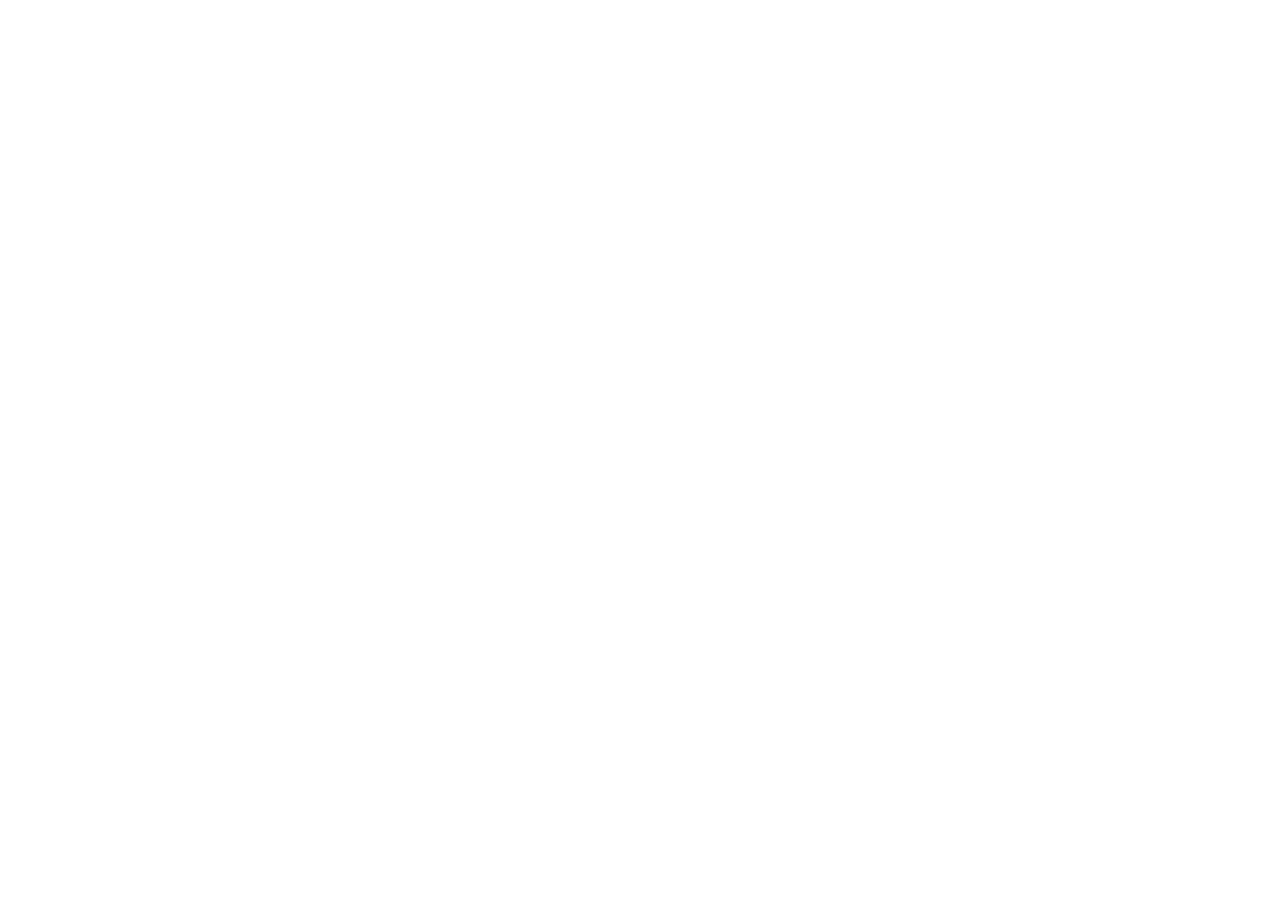
==== index.html @ 34d189ae "First commit" ====
<!DOCTYPE html>
<html lang="fr">

<head>
    <meta charset="UTF-8">
    <meta name="viewport" content="width=device-width, initial-scale=1.0">
    <title>Ohmyfood !</title>
    <link rel="preconnect" href="https://fonts.googleapis.com">
    <link rel="preconnect" href="https://fonts.gstatic.com" crossorigin>
    <link href="https://fonts.googleapis.com/css2?family=Raleway:wght@400;500;700&display=swap" rel="stylesheet">
    <link rel="stylesheet" href="https://cdnjs.cloudflare.com/ajax/libs/font-awesome/6.2.1/css/all.min.css"
        integrity="sha512-MV7K8+y+gLIBoVD59lQIYicR65iaqukzvf/nwasF0nqhPay5w/9lJmVM2hMDcnK1OnMGCdVK+iQrJ7lzPJQd1w=="
        crossorigin="anonymous" referrerpolicy="no-referrer" />
    <link rel="stylesheet" href="./styles/style.css">
</head>

<body>

</body>

</html>
---- styles/style.css ----
/* http://meyerweb.com/eric/tools/css/reset/ 
   v2.0 | 20110126
   License: none (public domain)
*/
html,
body,
div,
span,
applet,
object,
iframe,
h1,
h2,
h3,
h4,
h5,
h6,
p,
blockquote,
pre,
a,
abbr,
acronym,
address,
big,
cite,
code,
del,
dfn,
em,
img,
ins,
kbd,
q,
s,
samp,
small,
strike,
strong,
sub,
sup,
tt,
var,
b,
u,
i,
center,
dl,
dt,
dd,
ol,
ul,
li,
fieldset,
form,
label,
legend,
table,
caption,
tbody,
tfoot,
thead,
tr,
th,
td,
article,
aside,
canvas,
details,
embed,
figure,
figcaption,
footer,
header,
hgroup,
menu,
nav,
output,
ruby,
section,
summary,
time,
mark,
audio,
video {
  margin: 0;
  padding: 0;
  border: 0;
  font-size: 100%;
  font: inherit;
  vertical-align: baseline;
}

/* HTML5 display-role reset for older browsers */
article,
aside,
details,
figcaption,
figure,
footer,
header,
hgroup,
menu,
nav,
section {
  display: block;
}

body {
  line-height: 1;
}

ol,
ul {
  list-style: none;
}

blockquote,
q {
  quotes: none;
}

blockquote:before,
blockquote:after,
q:before,
q:after {
  content: "";
  content: none;
}

table {
  border-collapse: collapse;
  border-spacing: 0;
}

*,
*:before,
*:after {
  box-sizing: border-box;
}

body {
  background-color: #fff;
}/*# sourceMappingURL=style.css.map */
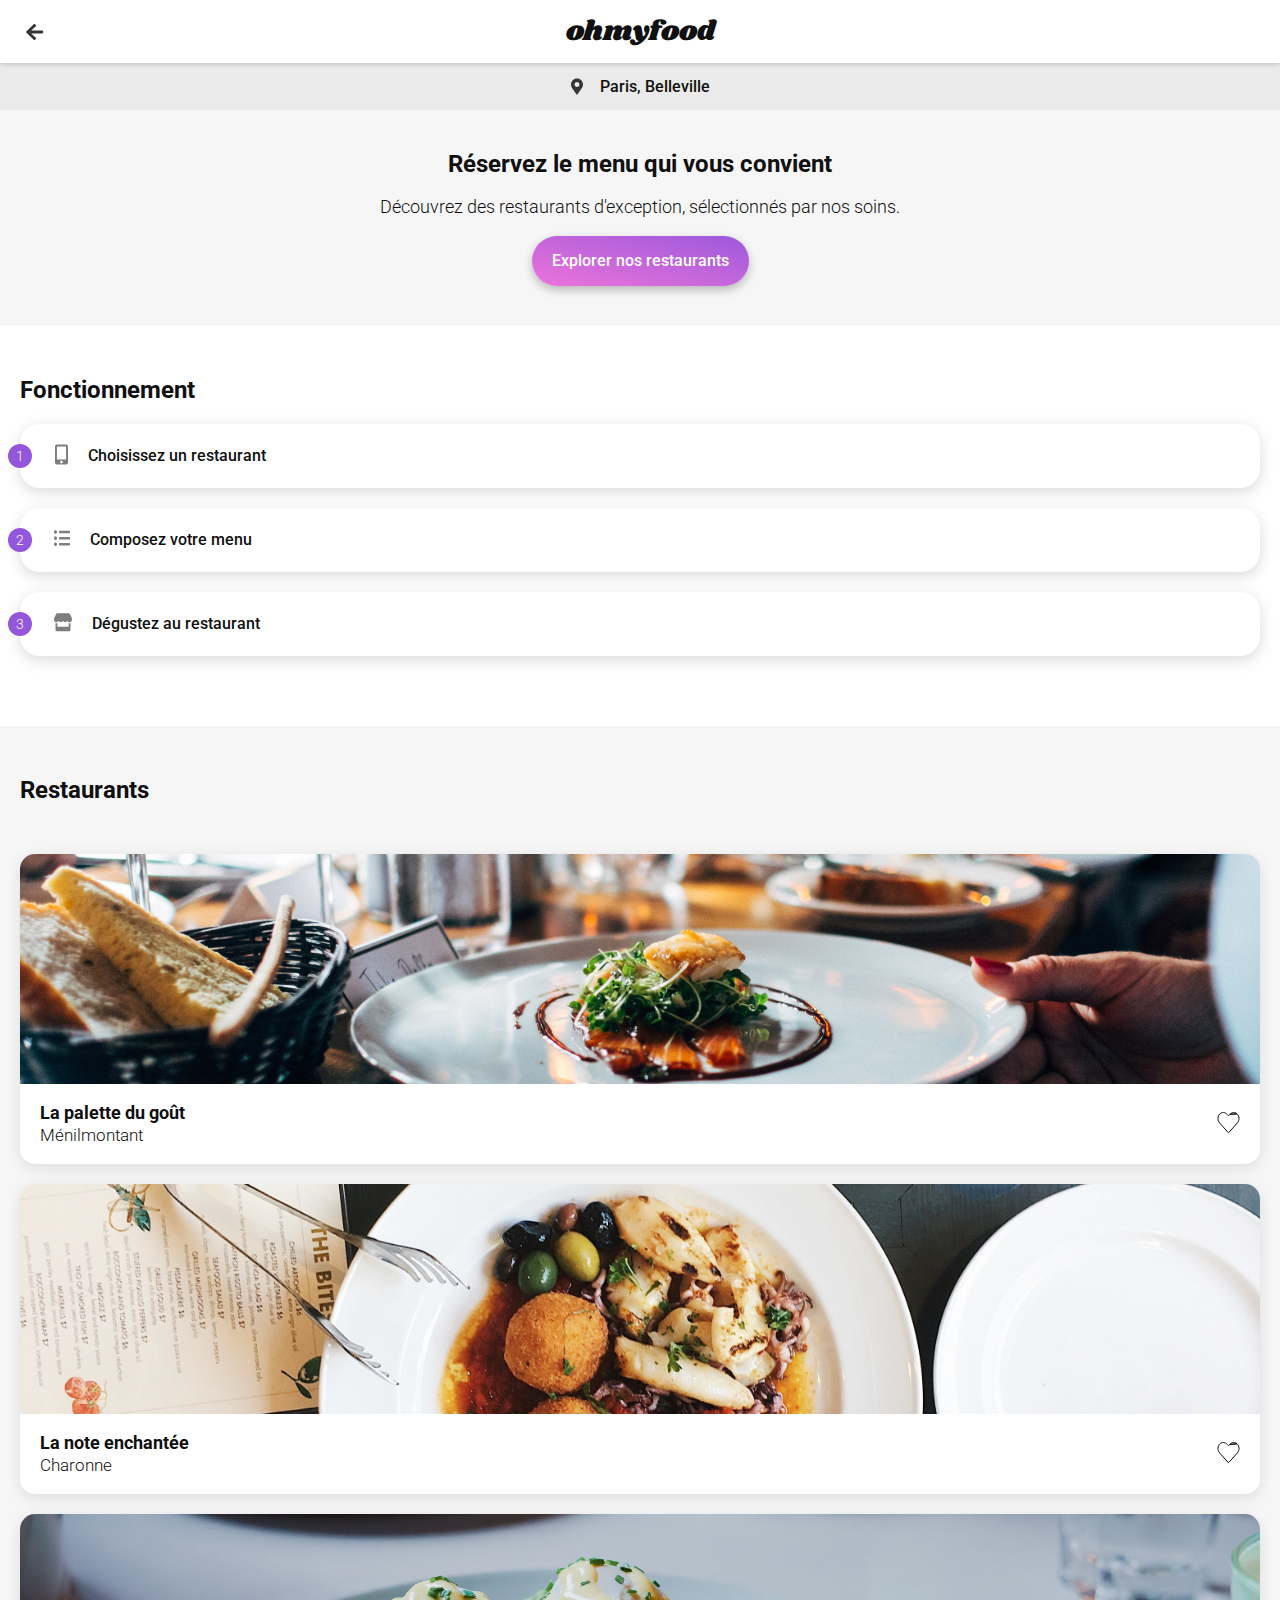
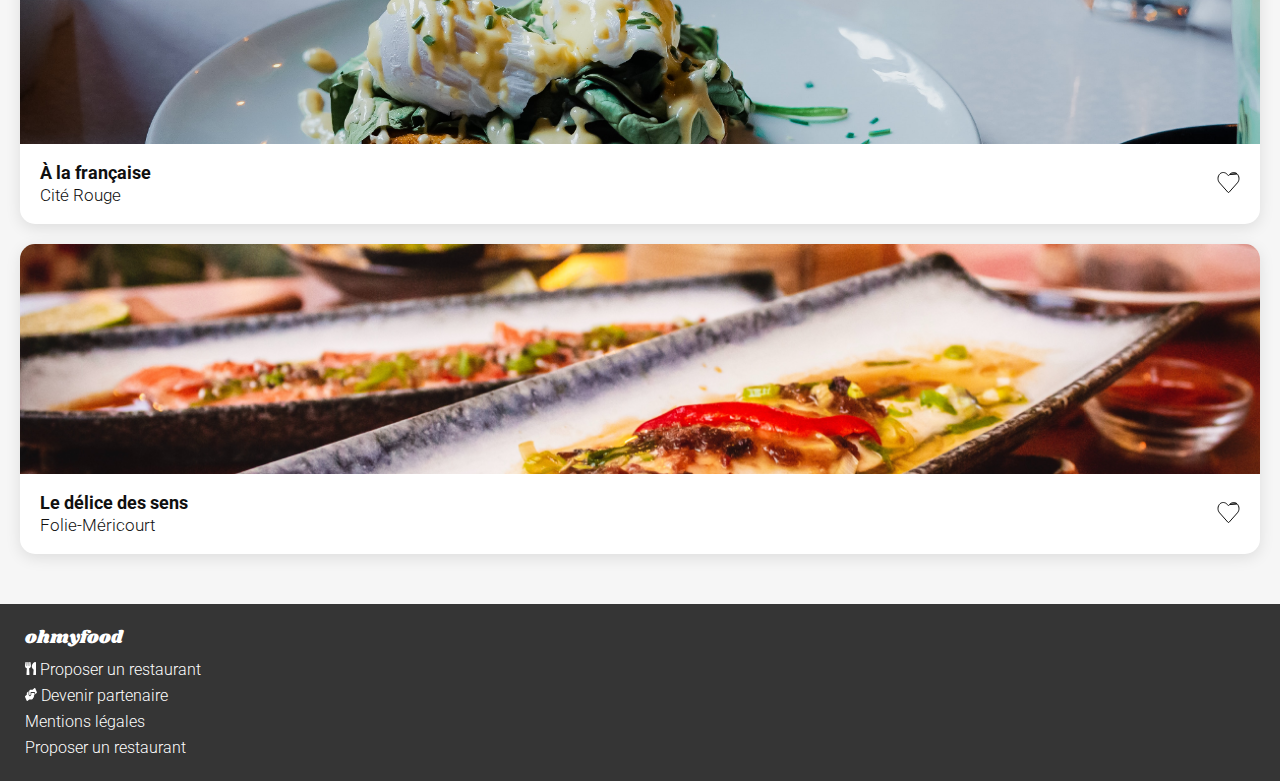
==== commit 82e76d7e: "Intégration Home mobile" ====
--- a/index.html
+++ b/index.html
@@ -7,15 +7,199 @@
     <title>Ohmyfood !</title>
     <link rel="preconnect" href="https://fonts.googleapis.com">
     <link rel="preconnect" href="https://fonts.gstatic.com" crossorigin>
-    <link href="https://fonts.googleapis.com/css2?family=Raleway:wght@400;500;700&display=swap" rel="stylesheet">
-    <link rel="stylesheet" href="https://cdnjs.cloudflare.com/ajax/libs/font-awesome/6.2.1/css/all.min.css"
-        integrity="sha512-MV7K8+y+gLIBoVD59lQIYicR65iaqukzvf/nwasF0nqhPay5w/9lJmVM2hMDcnK1OnMGCdVK+iQrJ7lzPJQd1w=="
-        crossorigin="anonymous" referrerpolicy="no-referrer" />
+    <link href="https://fonts.googleapis.com/css2?family=Roboto:wght@300;400;500;700&family=Shrikhand&display=swap"
+        rel="stylesheet">
     <link rel="stylesheet" href="./styles/style.css">
 </head>
 
 <body>
 
+    <header>
+
+        <div id="site-title">
+
+            <a href="./index.html" id="back-button">
+                <svg width="30" height="30" viewBox="0 0 30 30" fill="none" xmlns="http://www.w3.org/2000/svg"
+                    id="arrow-back">
+                    <path
+                        d="M15.8856 21.9283L15.0335 22.7417C14.6727 23.0861 14.0892 23.0861 13.7323 22.7417L6.2706 15.6229C5.9098 15.2785 5.9098 14.7215 6.2706 14.3808L13.7323 7.2583C14.0931 6.9139 14.6765 6.9139 15.0335 7.2583L15.8856 8.07167C16.2502 8.41974 16.2425 8.98763 15.8702 9.32837L11.2451 13.5345H22.2764C22.7869 13.5345 23.1976 13.9265 23.1976 14.4138V15.5862C23.1976 16.0735 22.7869 16.4655 22.2764 16.4655H11.2451L15.8702 20.6716C16.2464 21.0124 16.254 21.5803 15.8856 21.9283Z"
+                        fill="#353535" />
+                </svg>
+            </a>
+
+            <h1>ohmyfood</h1>
+
+        </div>
+
+        <div id="location">
+
+            <svg width="12" height="17" viewBox="0 0 12 17" fill="none" xmlns="http://www.w3.org/2000/svg">
+                <path
+                    d="M5.38337 16.1772C0.842812 9.59472 0 8.91915 0 6.5C0 3.18628 2.68628 0.5 6 0.5C9.31372 0.5 12 3.18628 12 6.5C12 8.91915 11.1572 9.59472 6.61662 16.1772C6.31865 16.6076 5.68131 16.6076 5.38337 16.1772ZM6 9C7.38072 9 8.5 7.88072 8.5 6.5C8.5 5.11928 7.38072 4 6 4C4.61928 4 3.5 5.11928 3.5 6.5C3.5 7.88072 4.61928 9 6 9Z"
+                    fill="#353535" />
+            </svg>
+
+            <p>Paris, Belleville</p>
+
+        </div>
+    </header>
+
+    <section id="promesse">
+
+        <h2>Réservez le menu qui vous convient</h2>
+        <p>Découvrez des restaurants d'exception, sélectionnés par nos soins.</p>
+
+        <a href="#restaurants" class="button">Explorer nos restaurants</a>
+
+    </section>
+
+    <section id="fonctionnement">
+
+        <h2>Fonctionnement</h2>
+
+        <div class="pill">
+            <div class="pill-number">1</div>
+            <div class="pill-icon">
+                <svg width="14" height="21" viewBox="0 0 14 21" fill="none" xmlns="http://www.w3.org/2000/svg">
+                    <path
+                        d="M12.0487 0.543091H2.9356C1.85748 0.543091 0.982788 1.37885 0.982788 2.40898V18.58C0.982788 19.6101 1.85748 20.4459 2.9356 20.4459H12.0487C13.1268 20.4459 14.0015 19.6101 14.0015 18.58V2.40898C14.0015 1.37885 13.1268 0.543091 12.0487 0.543091ZM7.49216 19.202C6.77206 19.202 6.19028 18.6461 6.19028 17.958C6.19028 17.27 6.77206 16.7141 7.49216 16.7141C8.21226 16.7141 8.79403 17.27 8.79403 17.958C8.79403 18.6461 8.21226 19.202 7.49216 19.202ZM12.0487 15.0037C12.0487 15.2603 11.829 15.4702 11.5605 15.4702H3.4238C3.15529 15.4702 2.9356 15.2603 2.9356 15.0037V2.87545C2.9356 2.61889 3.15529 2.40898 3.4238 2.40898H11.5605C11.829 2.40898 12.0487 2.61889 12.0487 2.87545V15.0037Z"
+                        fill="#7E7E7E" />
+                </svg>
+            </div>
+            <p class="pill-text">Choisissez un restaurant</p>
+        </div>
+
+        <div class="pill">
+            <div class="pill-number">2</div>
+            <div class="pill-icon">
+                <svg width="16" height="17" viewBox="0 0 16 17" fill="none" xmlns="http://www.w3.org/2000/svg">
+                    <path
+                        d="M1.5 0.209595C1.20333 0.209595 0.913319 0.317343 0.666645 0.519215C0.419972 0.721087 0.227713 1.00802 0.114181 1.34372C0.000649929 1.67942 -0.0290551 2.04881 0.0288228 2.40519C0.0867006 2.76157 0.229562 3.08892 0.439341 3.34586C0.649119 3.60279 0.916394 3.77777 1.20737 3.84865C1.49834 3.91954 1.79994 3.88316 2.07403 3.74411C2.34811 3.60506 2.58238 3.36958 2.74721 3.06746C2.91203 2.76533 3 2.41013 3 2.04677C3 1.55952 2.84197 1.09223 2.56066 0.747692C2.27936 0.403154 1.89783 0.209595 1.5 0.209595ZM1.5 6.33353C1.20333 6.33353 0.913319 6.44128 0.666645 6.64315C0.419972 6.84502 0.227713 7.13195 0.114181 7.46765C0.000649929 7.80335 -0.0290551 8.17275 0.0288228 8.52912C0.0867006 8.8855 0.229562 9.21286 0.439341 9.46979C0.649119 9.72672 0.916394 9.9017 1.20737 9.97259C1.49834 10.0435 1.79994 10.0071 2.07403 9.86804C2.34811 9.72899 2.58238 9.49351 2.74721 9.19139C2.91203 8.88927 3 8.53407 3 8.17071C3 7.68346 2.84197 7.21616 2.56066 6.87163C2.27936 6.52709 1.89783 6.33353 1.5 6.33353ZM1.5 12.4575C1.20333 12.4575 0.913319 12.5652 0.666645 12.7671C0.419972 12.969 0.227713 13.2559 0.114181 13.5916C0.000649929 13.9273 -0.0290551 14.2967 0.0288228 14.6531C0.0867006 15.0094 0.229562 15.3368 0.439341 15.5937C0.649119 15.8507 0.916394 16.0256 1.20737 16.0965C1.49834 16.1674 1.79994 16.131 2.07403 15.992C2.34811 15.8529 2.58238 15.6174 2.74721 15.3153C2.91203 15.0132 3 14.658 3 14.2946C3 13.8074 2.84197 13.3401 2.56066 12.9956C2.27936 12.651 1.89783 12.4575 1.5 12.4575ZM15.5 13.0699H5.5C5.36739 13.0699 5.24022 13.1344 5.14645 13.2492C5.05268 13.3641 5 13.5198 5 13.6822V14.907C5 15.0695 5.05268 15.2252 5.14645 15.3401C5.24022 15.4549 5.36739 15.5194 5.5 15.5194H15.5C15.6326 15.5194 15.7598 15.4549 15.8536 15.3401C15.9473 15.2252 16 15.0695 16 14.907V13.6822C16 13.5198 15.9473 13.3641 15.8536 13.2492C15.7598 13.1344 15.6326 13.0699 15.5 13.0699ZM15.5 0.821988H5.5C5.36739 0.821988 5.24022 0.886508 5.14645 1.00135C5.05268 1.1162 5 1.27196 5 1.43438V2.65917C5 2.82158 5.05268 2.97735 5.14645 3.0922C5.24022 3.20704 5.36739 3.27156 5.5 3.27156H15.5C15.6326 3.27156 15.7598 3.20704 15.8536 3.0922C15.9473 2.97735 16 2.82158 16 2.65917V1.43438C16 1.27196 15.9473 1.1162 15.8536 1.00135C15.7598 0.886508 15.6326 0.821988 15.5 0.821988ZM15.5 6.94592H5.5C5.36739 6.94592 5.24022 7.01044 5.14645 7.12529C5.05268 7.24013 5 7.3959 5 7.55831V8.7831C5 8.94552 5.05268 9.10128 5.14645 9.21613C5.24022 9.33098 5.36739 9.39549 5.5 9.39549H15.5C15.6326 9.39549 15.7598 9.33098 15.8536 9.21613C15.9473 9.10128 16 8.94552 16 8.7831V7.55831C16 7.3959 15.9473 7.24013 15.8536 7.12529C15.7598 7.01044 15.6326 6.94592 15.5 6.94592Z"
+                        fill="#7E7E7E" />
+                </svg>
+            </div>
+            <p class="pill-text">Composez votre menu</p>
+        </div>
+
+        <div class="pill">
+            <div class="pill-number">3</div>
+            <div class="pill-icon">
+                <svg width="18" height="19" viewBox="0 0 18 19" fill="none" xmlns="http://www.w3.org/2000/svg">
+                    <path
+                        d="M17.5914 4.43686L15.6947 0.812378C15.5252 0.487014 15.2242 0.287598 14.9027 0.287598H3.09613C2.77466 0.287598 2.47365 0.487014 2.30415 0.812378L0.407495 4.43686C-0.571518 6.30858 0.296443 8.91149 2.12588 9.20887C2.25739 9.22986 2.39182 9.24035 2.52625 9.24035C3.39129 9.24035 4.15697 8.78554 4.683 8.08234C5.20904 8.78554 5.97764 9.24035 6.83976 9.24035C7.70479 9.24035 8.47047 8.78554 8.99651 8.08234C9.52254 8.78554 10.2911 9.24035 11.1533 9.24035C12.0183 9.24035 12.784 8.78554 13.31 8.08234C13.839 8.78554 14.6046 9.24035 15.4668 9.24035C15.6041 9.24035 15.7356 9.22986 15.8671 9.20887C17.7024 8.91499 18.5733 6.31208 17.5914 4.43686ZM15.4726 10.3634C15.1804 10.3634 14.891 10.3109 14.6105 10.2304V13.722H3.38837V10.2304C3.10782 10.3074 2.8185 10.3634 2.52625 10.3634C2.35091 10.3634 2.17264 10.3494 2.00022 10.3214C1.83656 10.2934 1.67583 10.2479 1.52094 10.1955V17.0806C1.52094 17.6998 1.93885 18.2001 2.45612 18.2001H15.5486C16.0659 18.2001 16.4838 17.6998 16.4838 17.0806V10.1955C16.326 10.2514 16.1681 10.2969 16.0045 10.3214C15.8262 10.3494 15.6509 10.3634 15.4726 10.3634Z"
+                        fill="#9356DC" />
+                </svg>
+            </div>
+            <p class="pill-text">Dégustez au restaurant</p>
+        </div>
+
+    </section>
+
+    <section id="restaurants">
+
+        <h2>Restaurants</h2>
+
+        <a href="restaurant/la-palette-du-gout.html" title="Voir le menu du restaurant" class="restaurant-card">
+            <div class="restaurant-img">
+                <img src="./img/restaurants/la-palette-du-gout.jpg" alt="Table du restaurant la Palette du Goût">
+            </div>
+            <div class="restaurant-body">
+                <div class="restaurant-title">
+                    <h3 class="restaurant-name">La palette du goût</h3>
+                    <p class="restaurant-place">Ménilmontant</p>
+                </div>
+                <div class="restaurant-like">
+                    <svg width="23" height="21" viewBox="0 0 23 21" fill="none" xmlns="http://www.w3.org/2000/svg">
+                        <path
+                            d="M12.7206 2.40551L12.7203 2.40576L11.8739 3.35732L11.5003 3.77727L11.1267 3.35732L10.2802 2.40576L10.2797 2.40514C8.28247 0.152585 5.09737 -0.169649 2.9764 1.80201C0.482212 4.1245 0.344816 8.32357 2.58455 10.8495L10.8987 20.2148C10.8987 20.2149 10.8988 20.2149 10.8988 20.2149C11.237 20.5955 11.7593 20.5955 12.0975 20.2149C12.0975 20.2149 12.0975 20.2149 12.0976 20.2148L20.4119 10.8493L20.412 10.8492C22.6556 8.32335 22.5183 4.12461 20.0243 1.80213L12.7206 2.40551ZM12.7206 2.40551C14.7223 0.15233 17.9032 -0.169452 20.024 1.80187L12.7206 2.40551Z"
+                            stroke="#101010" />
+                    </svg>
+                </div>
+            </div>
+        </a>
+
+        <a href="restaurant/la-note-enchantee.html" title="Voir le menu du restaurant" class="restaurant-card">
+            <div class="restaurant-img">
+                <img src="./img/restaurants/la-note-enchantee.jpg" alt="Table du restaurant la Note Enchantée">
+            </div>
+            <div class="restaurant-body">
+                <div class="restaurant-title">
+                    <h3 class="restaurant-name">La note enchantée</h3>
+                    <p class="restaurant-place">Charonne</p>
+                </div>
+                <div class="restaurant-like">
+                    <svg width="23" height="21" viewBox="0 0 23 21" fill="none" xmlns="http://www.w3.org/2000/svg">
+                        <path
+                            d="M12.7206 2.40551L12.7203 2.40576L11.8739 3.35732L11.5003 3.77727L11.1267 3.35732L10.2802 2.40576L10.2797 2.40514C8.28247 0.152585 5.09737 -0.169649 2.9764 1.80201C0.482212 4.1245 0.344816 8.32357 2.58455 10.8495L10.8987 20.2148C10.8987 20.2149 10.8988 20.2149 10.8988 20.2149C11.237 20.5955 11.7593 20.5955 12.0975 20.2149C12.0975 20.2149 12.0975 20.2149 12.0976 20.2148L20.4119 10.8493L20.412 10.8492C22.6556 8.32335 22.5183 4.12461 20.0243 1.80213L12.7206 2.40551ZM12.7206 2.40551C14.7223 0.15233 17.9032 -0.169452 20.024 1.80187L12.7206 2.40551Z"
+                            stroke="#101010" />
+                    </svg>
+                </div>
+            </div>
+        </a>
+
+        <a href="restaurant/a-la-francaise.html" title="Voir le menu du restaurant" class="restaurant-card">
+            <div class="restaurant-img">
+                <img src="./img/restaurants/a-la-francaise.jpg" alt="Table du restaurant A La Française">
+            </div>
+            <div class="restaurant-body">
+                <div class="restaurant-title">
+                    <h3 class="restaurant-name">à la française</h3>
+                    <p class="restaurant-place">Cité Rouge</p>
+                </div>
+                <div class="restaurant-like">
+                    <svg width="23" height="21" viewBox="0 0 23 21" fill="none" xmlns="http://www.w3.org/2000/svg">
+                        <path
+                            d="M12.7206 2.40551L12.7203 2.40576L11.8739 3.35732L11.5003 3.77727L11.1267 3.35732L10.2802 2.40576L10.2797 2.40514C8.28247 0.152585 5.09737 -0.169649 2.9764 1.80201C0.482212 4.1245 0.344816 8.32357 2.58455 10.8495L10.8987 20.2148C10.8987 20.2149 10.8988 20.2149 10.8988 20.2149C11.237 20.5955 11.7593 20.5955 12.0975 20.2149C12.0975 20.2149 12.0975 20.2149 12.0976 20.2148L20.4119 10.8493L20.412 10.8492C22.6556 8.32335 22.5183 4.12461 20.0243 1.80213L12.7206 2.40551ZM12.7206 2.40551C14.7223 0.15233 17.9032 -0.169452 20.024 1.80187L12.7206 2.40551Z"
+                            stroke="#101010" />
+                    </svg>
+                </div>
+            </div>
+        </a>
+
+        <a href="restaurant/le-delice-des-sens" title="Voir le menu du restaurant" class="restaurant-card">
+            <div class="restaurant-img">
+                <img src="./img/restaurants/le-delice-des-sens.jpg" alt="Table du restaurant Le Délice des Sens">
+            </div>
+            <div class="restaurant-body">
+                <div class="restaurant-title">
+                    <h3 class="restaurant-name">Le délice des sens</h3>
+                    <p class="restaurant-place">Folie-Méricourt</p>
+                </div>
+                <div class="restaurant-like">
+                    <svg width="23" height="21" viewBox="0 0 23 21" fill="none" xmlns="http://www.w3.org/2000/svg">
+                        <path
+                            d="M12.7206 2.40551L12.7203 2.40576L11.8739 3.35732L11.5003 3.77727L11.1267 3.35732L10.2802 2.40576L10.2797 2.40514C8.28247 0.152585 5.09737 -0.169649 2.9764 1.80201C0.482212 4.1245 0.344816 8.32357 2.58455 10.8495L10.8987 20.2148C10.8987 20.2149 10.8988 20.2149 10.8988 20.2149C11.237 20.5955 11.7593 20.5955 12.0975 20.2149C12.0975 20.2149 12.0975 20.2149 12.0976 20.2148L20.4119 10.8493L20.412 10.8492C22.6556 8.32335 22.5183 4.12461 20.0243 1.80213L12.7206 2.40551ZM12.7206 2.40551C14.7223 0.15233 17.9032 -0.169452 20.024 1.80187L12.7206 2.40551Z"
+                            stroke="#101010" />
+                    </svg>
+                </div>
+            </div>
+        </a>
+
+    </section>
+
+    <footer id="site-footer">
+        <p id="footer-logo">ohmyfood</p>
+        <a href="#" title="Voir la page">
+            <svg width="11" height="13" viewBox="0 0 11 13" fill="none" xmlns="http://www.w3.org/2000/svg">
+                <path
+                    d="M5.49736 0.386461C5.51851 0.505797 5.92308 2.78587 5.92308 3.65676C5.92308 4.98469 5.18798 5.93176 4.1012 6.31262L4.44231 12.3581C4.46082 12.706 4.1726 13.0005 3.80769 13.0005H2.11538C1.75313 13.0005 1.46226 12.7085 1.48077 12.3581L1.82188 6.31262C0.732452 5.93176 0 4.98215 0 3.65676C0 2.78333 0.404567 0.505797 0.425721 0.386461C0.510337 -0.128967 1.62356 -0.136584 1.69231 0.414391V3.99954C1.72668 4.08587 2.09159 4.08079 2.11538 3.99954C2.1524 3.35716 2.32428 0.465172 2.32692 0.399156C2.41418 -0.128967 3.50889 -0.128967 3.59351 0.399156C3.5988 0.467711 3.76803 3.35716 3.80505 3.99954C3.82885 4.08079 4.19639 4.08587 4.22813 3.99954V0.414391C4.29688 -0.134045 5.41274 -0.128967 5.49736 0.386461ZM8.64928 7.64054L8.25264 12.3403C8.22091 12.6958 8.51442 13.0005 8.88462 13.0005H10.3654C10.7171 13.0005 11 12.7288 11 12.3911V0.609898C11 0.274743 10.7171 0.000524571 10.3654 0.000524571C8.18389 0.000524571 4.51106 4.53274 8.64928 7.64054Z"
+                    fill="white" />
+            </svg>
+
+            Proposer un restaurant
+        </a>
+        <a href="#" title="Voir la page">
+            <svg width="12" height="13" viewBox="0 0 12 13" fill="none" xmlns="http://www.w3.org/2000/svg">
+                <path
+                    d="M9.08765 4.87535H6.2572V6.29735C6.2572 7.30544 5.65573 8.12562 4.91646 8.12562C4.1772 8.12562 3.57573 7.30544 3.57573 6.29735V3.20959L2.3672 4.1999C2.00781 4.49192 1.78808 5.02263 1.78808 5.59143V6.7925L0.298367 7.96565C0.0134597 8.18911 -0.0852336 8.6868 0.0804966 9.07531L1.57021 12.5948C1.73407 12.9833 2.09905 13.1153 2.38396 12.8918L4.30941 11.3759H6.85309C7.51042 11.3759 8.04485 10.6471 8.04485 9.75076H8.3428C8.67239 9.75076 8.93868 9.38765 8.93868 8.93819V7.31306H9.08765C9.33531 7.31306 9.53456 7.04135 9.53456 6.70363V5.48478C9.53456 5.14705 9.33531 4.87535 9.08765 4.87535ZM11.838 3.92566L10.3483 0.406223C10.1844 0.0177139 9.81947 -0.114328 9.53456 0.109128L7.60911 1.62508H5.70601C5.48255 1.62508 5.26468 1.71141 5.07475 1.87139L4.45093 2.40209C4.27589 2.54937 4.17161 2.81092 4.17161 3.09024V6.29735C4.17161 6.85853 4.50493 7.31306 4.91646 7.31306C5.328 7.31306 5.66132 6.85853 5.66132 6.29735V4.06278H9.08765C9.66305 4.06278 10.1304 4.70014 10.1304 5.48478V6.20847L11.6202 5.03533C11.9051 4.80933 12.0019 4.31417 11.838 3.92566Z"
+                    fill="white" />
+            </svg>
+            Devenir partenaire
+        </a>
+        <a href="#" title="Voir la page">Mentions légales</a>
+        <a href="#" title="Voir la page">Proposer un restaurant</a>
+    </footer>
+
 </body>
 
 </html>--- a/styles/style.css
+++ b/styles/style.css
@@ -141,4 +141,266 @@
 
 body {
   background-color: #fff;
+  font-family: "Roboto", sans-serif;
+  font-size: 16px;
+  font-weight: 300;
+  background-color: #fff;
+  color: #101010;
+}
+
+h1 {
+  font-family: "Shrikhand", serif;
+  font-size: 28px;
+  font-weight: 400;
+  line-height: 41px;
+  color: #101010;
+}
+
+h2 {
+  font-family: "Roboto", sans-serif;
+  font-size: 24px;
+  font-weight: 700;
+  line-height: 28px;
+}
+
+a {
+  text-decoration: none;
+}
+
+button,
+a.button {
+  position: relative;
+  height: 50px;
+  border-radius: 25px;
+  display: inline-flex;
+  justify-content: center;
+  align-items: center;
+  padding: 10px 20px;
+  font-family: Roboto;
+  font-size: 16px;
+  color: #fff;
+  font-weight: 500;
+  background: linear-gradient(193deg, #9356DC -11.44%, #FF79DA 123.93%);
+  box-shadow: 0px 4px 10px 0px rgba(0, 0, 0, 0.25);
+  overflow: hidden;
+  cursor: pointer;
+  transition: all 0.15s ease-out;
+}
+button:before,
+a.button:before {
+  content: "";
+  position: absolute;
+  top: 0;
+  left: 0;
+  width: 100%;
+  height: 100%;
+  background-color: rgba(255, 255, 255, 0.2);
+  opacity: 0;
+  transition: all 0.15s ease-out;
+}
+button:hover,
+a.button:hover {
+  box-shadow: 0px 4px 15px 0px rgba(0, 0, 0, 0.35);
+}
+button:hover:before,
+a.button:hover:before {
+  opacity: 1;
+}
+
+#back-button {
+  width: 30px;
+  height: 30px;
+  display: flex;
+  justify-content: center;
+  align-items: center;
+  position: relative;
+  z-index: 1;
+  color: red;
+}
+
+#site-title {
+  position: relative;
+  box-shadow: 0px 2px 4px 0px rgba(0, 0, 0, 0.15);
+  height: 63px;
+  display: flex;
+  align-items: center;
+  padding: 0 20px;
+}
+#site-title h1 {
+  position: absolute;
+  top: 0;
+  left: 0;
+  width: 100%;
+  height: 100%;
+  display: flex;
+  align-items: center;
+  justify-content: center;
+}
+
+#location {
+  background-color: #EAEAEA;
+  display: flex;
+  justify-content: center;
+  align-items: center;
+  padding: 15px 20px;
+  gap: 17px;
+  font-weight: 500;
+}
+
+#promesse {
+  background-color: #F6F6F6;
+  padding: 40px;
+  text-align: center;
+}
+#promesse h2,
+#promesse p {
+  margin-bottom: 20px;
+}
+#promesse p {
+  font-size: 18px;
+}
+
+#fonctionnement {
+  padding: 50px 20px;
+}
+#fonctionnement h2 {
+  margin-bottom: 20px;
+}
+
+.pill {
+  display: flex;
+  align-items: center;
+  padding: 20px 20px 20px 0;
+  border-radius: 20px;
+  box-shadow: 0px 4px 15px 0px rgba(0, 0, 0, 0.15);
+  margin-bottom: 20px;
+}
+
+.pill-number {
+  width: 24px;
+  height: 24px;
+  border-radius: 50%;
+  background-color: #9356DC;
+  color: #fff;
+  display: flex;
+  justify-content: center;
+  align-items: center;
+  font-size: 14px;
+  transform: translateX(-50%);
+}
+
+.pill-icon {
+  margin-right: 30px;
+}
+.pill-icon svg {
+  position: relative;
+  left: 10px;
+}
+.pill-icon svg path {
+  fill: #7E7E7E;
+}
+
+.pill-text {
+  font-size: 16px;
+  font-weight: 500;
+}
+
+#restaurants {
+  background-color: #F6F6F6;
+  padding: 50px 20px;
+}
+#restaurants h2 {
+  margin-bottom: 50px;
+}
+#restaurants .restaurant-card:last-child {
+  margin-bottom: 0;
+}
+
+.restaurant-card {
+  display: block;
+  color: #101010;
+  background-color: #fff;
+  box-shadow: 0px 4px 15px 0px rgba(0, 0, 0, 0.1);
+  overflow: hidden;
+  border-radius: 15px;
+  margin-bottom: 20px;
+}
+
+.restaurant-img {
+  height: 230px;
+  overflow: hidden;
+  display: flex;
+  align-items: center;
+}
+.restaurant-img img {
+  display: block;
+  width: 100%;
+  height: auto;
+}
+
+.restaurant-body {
+  display: flex;
+  align-items: center;
+  justify-content: space-between;
+  padding: 20px;
+}
+
+.restaurant-name {
+  font-size: 18px;
+  font-weight: 700;
+  margin-bottom: 5px;
+}
+.restaurant-name::first-letter {
+  text-transform: uppercase;
+}
+
+.restaurant-place {
+  font-size: 17px;
+  font-weight: 300;
+}
+
+.restaurant-like {
+  position: relative;
+}
+.restaurant-like:after {
+  content: "";
+  position: absolute;
+  top: 0;
+  left: 0;
+  width: 100%;
+  height: 100%;
+  background-image: url(../img/icones/Like-gradient.svg);
+  background-repeat: no-repeat;
+  transform: scale(0);
+  transition: all 0.15s ease-out;
+}
+.restaurant-like svg {
+  stroke: #101010;
+  transition: all 0.15s ease-out;
+}
+.restaurant-like:hover svg {
+  opacity: 0;
+}
+.restaurant-like:hover:after {
+  transform: scale(1);
+}
+
+#site-footer {
+  background-color: #353535;
+  padding: 25px;
+  color: #fff;
+}
+#site-footer a {
+  display: block;
+  color: #fff;
+  margin-bottom: 10px;
+}
+#site-footer a:last-child {
+  margin-bottom: 0;
+}
+
+#footer-logo {
+  font-family: "Shrikhand", serif;
+  font-size: 18px;
+  margin-bottom: 15px;
 }/*# sourceMappingURL=style.css.map */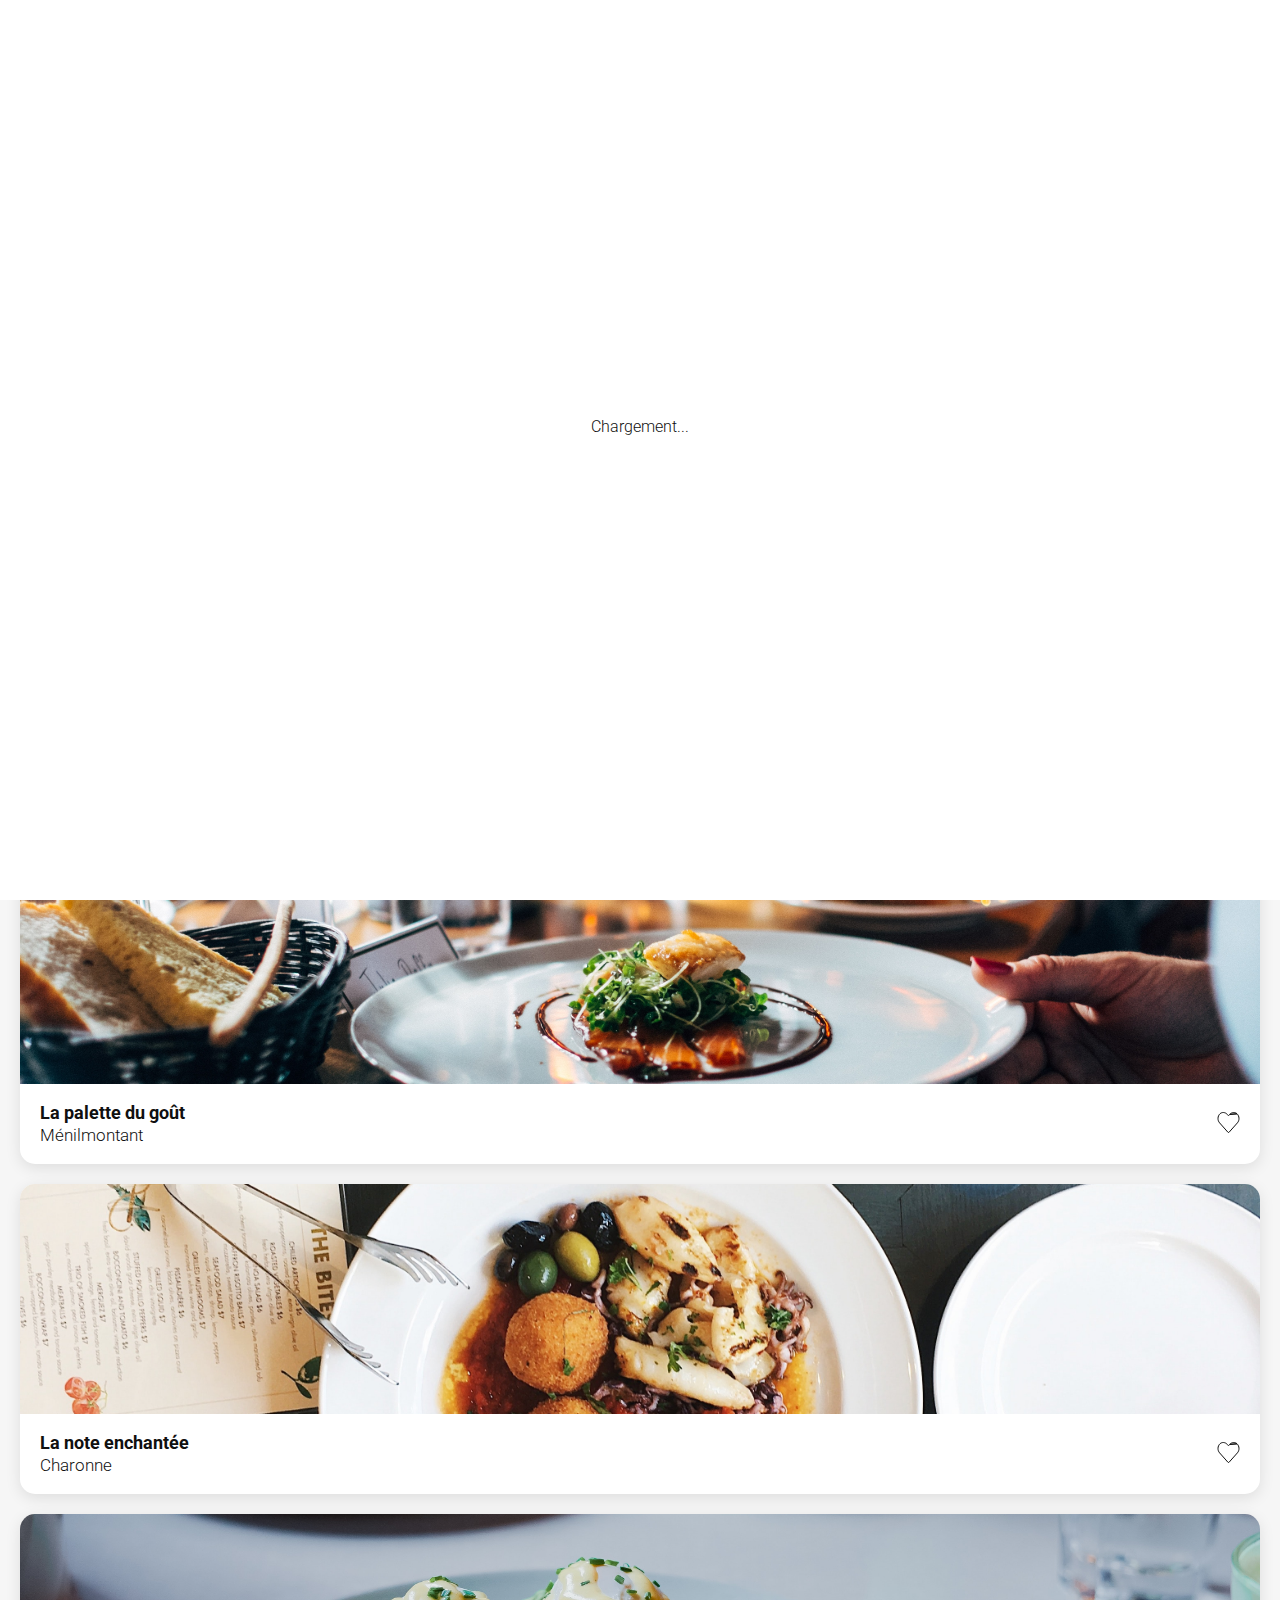
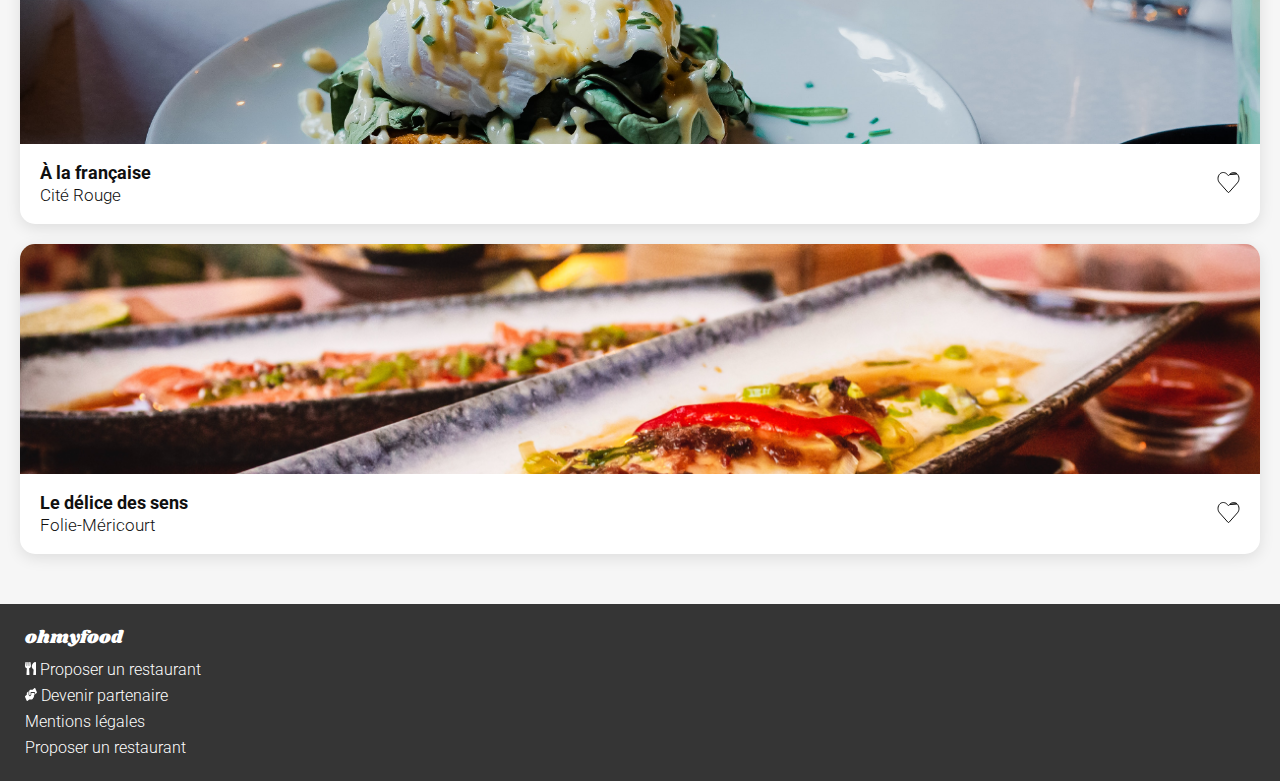
==== commit c6c636eb: "Ajout de l'écran de chargement" ====
--- a/index.html
+++ b/index.html
@@ -200,6 +200,47 @@
         <a href="#" title="Voir la page">Proposer un restaurant</a>
     </footer>
 
+    <div id="loading-screen">
+        <div id="loading-screen-content">
+
+            <p>Chargement...</p>
+
+            <div id="loading-screen-logo">
+                <svg width="196" height="34" viewBox="0 0 196 34" fill="none" xmlns="http://www.w3.org/2000/svg">
+                    <defs>
+                        <clipPath id="loader-logo">
+                            <path
+                                d="M13.932 7.956C17.196 7.956 19.596 8.61599 21.132 9.936C22.692 11.256 23.472 12.984 23.472 15.12C23.472 15.84 23.376 16.644 23.184 17.532C22.728 19.5 21.876 21.228 20.628 22.716C19.38 24.18 17.844 25.32 16.02 26.136C14.22 26.928 12.264 27.324 10.152 27.324C6.81599 27.324 4.34399 26.664 2.73599 25.344C1.15199 24 0.359985 22.224 0.359985 20.016C0.359985 19.272 0.455985 18.444 0.647985 17.532C1.10399 15.66 1.96799 14.004 3.23999 12.564C4.53599 11.1 6.10799 9.972 7.95599 9.18C9.82799 8.364 11.82 7.956 13.932 7.956ZM13.824 11.16C13.32 11.16 12.78 11.616 12.204 12.528C11.652 13.416 10.992 15.108 10.224 17.604C9.45599 20.1 9.07199 21.852 9.07199 22.86C9.07199 23.388 9.15599 23.748 9.32399 23.94C9.49199 24.108 9.71999 24.192 10.008 24.192C10.512 24.24 11.028 23.808 11.556 22.896C12.108 21.984 12.792 20.208 13.608 17.568C14.352 15.24 14.724 13.548 14.724 12.492C14.724 11.988 14.64 11.64 14.472 11.448C14.328 11.256 14.112 11.16 13.824 11.16Z"
+                                fill="#101010" />
+                            <path
+                                d="M44.9899 22.032C44.9419 22.128 44.9179 22.272 44.9179 22.464C44.9179 22.632 44.9539 22.764 45.0259 22.86C45.1219 22.956 45.2419 23.004 45.3859 23.004C45.6739 23.004 45.9139 22.884 46.1059 22.644C46.3219 22.38 46.4659 22.248 46.5379 22.248C46.6579 22.248 46.7539 22.332 46.8259 22.5C46.8979 22.644 46.9339 22.824 46.9339 23.04C46.9579 23.736 46.7299 24.42 46.2499 25.092C45.7699 25.74 45.0619 26.28 44.1259 26.712C43.2139 27.12 42.1099 27.324 40.8139 27.324C39.2299 27.324 37.9699 26.964 37.0339 26.244C36.0979 25.5 35.6179 24.516 35.5939 23.292C35.5939 22.404 35.8099 21.408 36.2419 20.304L38.2219 15.12C38.3419 14.808 38.4019 14.556 38.4019 14.364C38.4019 14.052 38.2939 13.812 38.0779 13.644C37.8859 13.452 37.6459 13.356 37.3579 13.356C36.9019 13.356 36.4339 13.572 35.9539 14.004C35.4979 14.412 35.1259 15.084 34.8379 16.02V15.948L32.5699 23.256C32.4979 23.544 32.4619 23.796 32.4619 24.012C32.4619 24.324 32.5219 24.576 32.6419 24.768C32.7619 24.936 32.9299 25.104 33.1459 25.272C33.3139 25.44 33.4339 25.584 33.5059 25.704C33.5779 25.8 33.5899 25.932 33.5419 26.1C33.4219 26.412 33.1819 26.64 32.8219 26.784C32.4619 26.928 31.9099 27 31.1659 27H22.9579C22.3339 27 21.8779 26.904 21.5899 26.712C21.3019 26.496 21.2059 26.22 21.3019 25.884C21.3979 25.596 21.6499 25.344 22.0579 25.128C22.4179 24.936 22.7179 24.708 22.9579 24.444C23.1979 24.18 23.4019 23.76 23.5699 23.184L29.0419 5.22C29.1139 5.004 29.1499 4.824 29.1499 4.68C29.1499 4.416 29.0779 4.2 28.9339 4.032C28.8139 3.864 28.6459 3.696 28.4299 3.528C28.1899 3.336 28.0099 3.168 27.8899 3.024C27.7939 2.88 27.7819 2.688 27.8539 2.448C27.9979 1.896 28.7539 1.416 30.1219 1.00799C31.4899 0.599996 32.9179 0.395996 34.4059 0.395996C35.7979 0.395996 36.8179 0.659996 37.4659 1.188C38.1379 1.716 38.4739 2.436 38.4739 3.348C38.4739 3.876 38.3899 4.392 38.2219 4.896L36.2779 11.232C37.2139 10.008 38.1979 9.156 39.2299 8.676C40.2859 8.196 41.4259 7.956 42.6499 7.956C44.1139 7.956 45.2899 8.4 46.1779 9.288C47.0899 10.176 47.5459 11.328 47.5459 12.744C47.5459 13.488 47.4259 14.22 47.1859 14.94L44.9899 22.032Z"
+                                fill="#101010" />
+                            <path
+                                d="M82.7165 22.032C82.6685 22.128 82.6445 22.272 82.6445 22.464C82.6445 22.632 82.6805 22.764 82.7525 22.86C82.8485 22.956 82.9685 23.004 83.1125 23.004C83.4005 23.004 83.6405 22.884 83.8325 22.644C84.0485 22.38 84.1925 22.248 84.2645 22.248C84.3845 22.248 84.4805 22.332 84.5525 22.5C84.6245 22.644 84.6605 22.824 84.6605 23.04C84.6845 23.736 84.4565 24.42 83.9765 25.092C83.4965 25.74 82.7885 26.28 81.8525 26.712C80.9405 27.12 79.8365 27.324 78.5405 27.324C76.9565 27.324 75.6965 26.964 74.7605 26.244C73.8245 25.5 73.3445 24.516 73.3205 23.292C73.3205 22.404 73.5365 21.408 73.9685 20.304L75.9485 15.12C76.0685 14.808 76.1285 14.556 76.1285 14.364C76.1285 14.052 76.0205 13.812 75.8045 13.644C75.6125 13.452 75.3725 13.356 75.0845 13.356C74.6765 13.356 74.2565 13.536 73.8245 13.896C73.3925 14.256 73.0085 14.82 72.6725 15.588L70.6925 22.032C70.6445 22.128 70.6205 22.272 70.6205 22.464C70.6205 22.632 70.6565 22.764 70.7285 22.86C70.8245 22.956 70.9445 23.004 71.0885 23.004C71.3765 23.004 71.6165 22.884 71.8085 22.644C72.0245 22.38 72.1685 22.248 72.2405 22.248C72.3605 22.248 72.4565 22.332 72.5285 22.5C72.6005 22.644 72.6365 22.824 72.6365 23.04C72.6605 23.736 72.4325 24.42 71.9525 25.092C71.4725 25.74 70.7645 26.28 69.8285 26.712C68.9165 27.12 67.8125 27.324 66.5165 27.324C64.9325 27.324 63.6725 26.964 62.7365 26.244C61.8005 25.5 61.3205 24.516 61.2965 23.292C61.2965 22.404 61.5125 21.408 61.9445 20.304L63.9245 15.12C64.0445 14.808 64.1045 14.556 64.1045 14.364C64.1045 14.052 63.9965 13.812 63.7805 13.644C63.5885 13.452 63.3485 13.356 63.0605 13.356C62.6525 13.356 62.2325 13.536 61.8005 13.896C61.3685 14.232 61.0085 14.784 60.7205 15.552L58.3445 23.256C58.2485 23.52 58.2005 23.772 58.2005 24.012C58.2005 24.3 58.2605 24.54 58.3805 24.732C58.5005 24.9 58.6685 25.08 58.8845 25.272C59.0525 25.416 59.1725 25.548 59.2445 25.668C59.3165 25.788 59.3285 25.932 59.2805 26.1C59.1845 26.412 58.9565 26.64 58.5965 26.784C58.2365 26.928 57.6725 27 56.9045 27H48.6965C48.0725 27 47.6285 26.904 47.3645 26.712C47.0765 26.496 46.9685 26.22 47.0405 25.884C47.1365 25.596 47.3885 25.344 47.7965 25.128C48.1565 24.936 48.4565 24.708 48.6965 24.444C48.9365 24.18 49.1405 23.76 49.3085 23.184L52.5125 12.78C52.5605 12.66 52.5845 12.492 52.5845 12.276C52.5845 12.012 52.5245 11.808 52.4045 11.664C52.3085 11.52 52.1405 11.34 51.9005 11.124C51.6605 10.932 51.4925 10.764 51.3965 10.62C51.3005 10.476 51.2885 10.284 51.3605 10.044C51.5045 9.492 52.2605 9.012 53.6285 8.604C54.9965 8.172 56.4245 7.956 57.9125 7.956C59.0885 7.956 60.0125 8.28 60.6845 8.928C61.3805 9.576 61.7165 10.464 61.6925 11.592C62.6765 10.224 63.7085 9.276 64.7885 8.748C65.8925 8.22 67.0805 7.956 68.3525 7.956C69.7445 7.956 70.8725 8.364 71.7365 9.18C72.6245 9.972 73.1165 11.016 73.2125 12.312C74.2445 10.68 75.3485 9.552 76.5245 8.928C77.7005 8.28 78.9845 7.956 80.3765 7.956C81.8405 7.956 83.0165 8.4 83.9045 9.288C84.8165 10.176 85.2725 11.328 85.2725 12.744C85.2725 13.488 85.1525 14.22 84.9125 14.94L82.7165 22.032Z"
+                                fill="#101010" />
+                            <path
+                                d="M104.932 7.956C105.988 7.956 106.828 8.388 107.452 9.252C108.1 10.092 108.424 11.244 108.424 12.708C108.424 13.98 108.196 15.348 107.74 16.812C106.852 19.764 105.424 22.548 103.456 25.164C101.512 27.78 99.2675 29.88 96.7235 31.464C94.2035 33.048 91.6836 33.84 89.1636 33.84C87.9156 33.84 86.8355 33.624 85.9235 33.192C85.0355 32.76 84.3635 32.184 83.9075 31.464C83.4275 30.744 83.1875 29.976 83.1875 29.16C83.1875 28.8 83.2475 28.404 83.3675 27.972C83.5835 27.3 83.9435 26.784 84.4475 26.424C84.9515 26.064 85.5516 25.884 86.2476 25.884C87.3516 25.884 88.2515 26.256 88.9475 27C89.6675 27.768 90.1236 28.812 90.3156 30.132C91.8516 30.06 93.2675 29.4 94.5635 28.152C93.3395 27.936 92.4275 27.528 91.8275 26.928C91.2515 26.304 90.8555 25.344 90.6395 24.048L89.1995 15.228C89.1275 14.772 89.0195 14.46 88.8755 14.292C88.7555 14.1 88.5876 14.004 88.3716 14.004C88.2036 14.004 87.9995 14.088 87.7595 14.256C87.5435 14.424 87.3875 14.508 87.2915 14.508C87.0995 14.508 87.0035 14.304 87.0035 13.896C87.0035 13.56 87.0635 13.2 87.1835 12.816C87.6155 11.448 88.4196 10.296 89.5956 9.36C90.7716 8.4 92.1395 7.92 93.6995 7.92C95.2355 7.92 96.3635 8.376 97.0835 9.288C97.8275 10.2 98.3076 11.604 98.5236 13.5L99.6035 21.42C99.6755 22.02 99.8915 22.32 100.252 22.32C100.684 22.32 101.188 21.936 101.764 21.168C102.34 20.376 102.904 19.26 103.456 17.82C102.736 17.172 102.184 16.428 101.8 15.588C101.416 14.748 101.224 13.848 101.224 12.888C101.224 12.144 101.32 11.472 101.512 10.872C101.8 9.912 102.244 9.192 102.844 8.712C103.468 8.208 104.164 7.956 104.932 7.956Z"
+                                fill="#101010" />
+                            <path
+                                d="M122.864 0.395996C125.432 0.395996 127.352 0.791996 128.624 1.584C129.92 2.352 130.568 3.3 130.568 4.428C130.568 5.34 130.184 6.048 129.416 6.552C128.672 7.032 127.688 7.272 126.464 7.272C125.336 7.272 124.46 6.996 123.836 6.444C123.212 5.892 122.9 5.208 122.9 4.392C122.9 3.888 123.056 3.36 123.368 2.808C122.648 2.808 122.048 2.988 121.568 3.348C121.088 3.684 120.716 4.272 120.452 5.112C120.308 5.64 120.236 6.132 120.236 6.588C120.236 7.164 120.332 7.62 120.524 7.956C120.74 8.268 121.04 8.424 121.424 8.424H123.548C124.796 8.424 125.42 8.808 125.42 9.576C125.42 9.672 125.396 9.816 125.348 10.008C125.204 10.536 124.904 10.932 124.448 11.196C124.016 11.46 123.356 11.592 122.468 11.592H121.388L117.824 23.256C117.752 23.544 117.716 23.796 117.716 24.012C117.716 24.324 117.776 24.576 117.896 24.768C118.016 24.936 118.184 25.104 118.4 25.272C118.568 25.44 118.688 25.584 118.76 25.704C118.832 25.8 118.844 25.932 118.796 26.1C118.676 26.412 118.436 26.64 118.076 26.784C117.716 26.928 117.164 27 116.42 27H108.212C107.588 27 107.132 26.904 106.844 26.712C106.556 26.496 106.46 26.22 106.556 25.884C106.652 25.596 106.904 25.344 107.312 25.128C107.672 24.936 107.972 24.708 108.212 24.444C108.452 24.18 108.656 23.76 108.824 23.184L111.632 13.968C111.752 13.608 111.812 13.236 111.812 12.852C111.812 12.372 111.704 12 111.488 11.736C111.296 11.448 110.996 11.136 110.588 10.8C110.324 10.584 110.12 10.404 109.976 10.26C109.856 10.092 109.796 9.9 109.796 9.684C109.772 9.228 109.928 8.904 110.264 8.712C110.624 8.52 111.296 8.424 112.28 8.424H113.18C113.012 7.824 112.928 7.224 112.928 6.624C112.928 6.024 113.036 5.4 113.252 4.752C113.708 3.528 114.68 2.496 116.168 1.65599C117.68 0.815996 119.912 0.395996 122.864 0.395996Z"
+                                fill="#101010" />
+                            <path
+                                d="M137.084 7.956C140.348 7.956 142.748 8.61599 144.284 9.936C145.844 11.256 146.624 12.984 146.624 15.12C146.624 15.84 146.528 16.644 146.336 17.532C145.88 19.5 145.028 21.228 143.78 22.716C142.532 24.18 140.996 25.32 139.172 26.136C137.372 26.928 135.416 27.324 133.304 27.324C129.968 27.324 127.496 26.664 125.888 25.344C124.304 24 123.512 22.224 123.512 20.016C123.512 19.272 123.608 18.444 123.8 17.532C124.256 15.66 125.12 14.004 126.392 12.564C127.688 11.1 129.26 9.972 131.108 9.18C132.98 8.364 134.972 7.956 137.084 7.956ZM136.976 11.16C136.472 11.16 135.932 11.616 135.356 12.528C134.804 13.416 134.144 15.108 133.376 17.604C132.608 20.1 132.224 21.852 132.224 22.86C132.224 23.388 132.308 23.748 132.476 23.94C132.644 24.108 132.872 24.192 133.16 24.192C133.664 24.24 134.18 23.808 134.708 22.896C135.26 21.984 135.944 20.208 136.76 17.568C137.504 15.24 137.876 13.548 137.876 12.492C137.876 11.988 137.792 11.64 137.624 11.448C137.48 11.256 137.264 11.16 136.976 11.16Z"
+                                fill="#101010" />
+                            <path
+                                d="M160.709 7.956C163.973 7.956 166.373 8.61599 167.909 9.936C169.469 11.256 170.249 12.984 170.249 15.12C170.249 15.84 170.153 16.644 169.961 17.532C169.505 19.5 168.653 21.228 167.405 22.716C166.157 24.18 164.621 25.32 162.797 26.136C160.997 26.928 159.041 27.324 156.929 27.324C153.593 27.324 151.121 26.664 149.513 25.344C147.929 24 147.137 22.224 147.137 20.016C147.137 19.272 147.233 18.444 147.425 17.532C147.881 15.66 148.745 14.004 150.017 12.564C151.313 11.1 152.885 9.972 154.733 9.18C156.605 8.364 158.597 7.956 160.709 7.956ZM160.601 11.16C160.097 11.16 159.557 11.616 158.981 12.528C158.429 13.416 157.769 15.108 157.001 17.604C156.233 20.1 155.849 21.852 155.849 22.86C155.849 23.388 155.933 23.748 156.101 23.94C156.269 24.108 156.497 24.192 156.785 24.192C157.289 24.24 157.805 23.808 158.333 22.896C158.885 21.984 159.569 20.208 160.385 17.568C161.129 15.24 161.501 13.548 161.501 12.492C161.501 11.988 161.417 11.64 161.249 11.448C161.105 11.256 160.889 11.16 160.601 11.16Z"
+                                fill="#101010" />
+                            <path
+                                d="M190.526 21.816C190.478 22.008 190.454 22.14 190.454 22.212C190.454 22.38 190.502 22.512 190.598 22.608C190.694 22.704 190.814 22.752 190.958 22.752C191.246 22.752 191.486 22.632 191.678 22.392C191.894 22.128 192.038 21.996 192.11 21.996C192.23 21.996 192.326 22.08 192.398 22.248C192.47 22.416 192.506 22.608 192.506 22.824C192.53 23.472 192.278 24.132 191.75 24.804C191.246 25.476 190.562 26.028 189.698 26.46C188.834 26.892 187.898 27.108 186.89 27.108C185.69 27.108 184.646 26.88 183.758 26.424C182.87 25.968 182.258 25.368 181.922 24.624C181.274 25.464 180.53 26.088 179.69 26.496C178.85 26.904 177.962 27.108 177.026 27.108C175.922 27.108 174.89 26.832 173.93 26.28C172.994 25.728 172.238 24.948 171.662 23.94C171.11 22.908 170.834 21.744 170.834 20.448C170.834 18.264 171.242 16.212 172.058 14.292C172.898 12.348 174.062 10.788 175.55 9.612C177.038 8.412 178.73 7.812 180.626 7.812C181.658 7.812 182.534 7.932 183.254 8.172C183.998 8.412 184.67 8.772 185.27 9.252L186.494 5.22C186.566 5.004 186.602 4.824 186.602 4.68C186.602 4.416 186.53 4.2 186.386 4.032C186.266 3.864 186.098 3.696 185.882 3.528C185.642 3.336 185.462 3.168 185.342 3.024C185.246 2.88 185.234 2.688 185.306 2.448C185.45 1.896 186.206 1.416 187.574 1.00799C188.942 0.599996 190.37 0.395996 191.858 0.395996C193.25 0.395996 194.27 0.659996 194.918 1.188C195.59 1.716 195.926 2.436 195.926 3.348C195.926 3.876 195.842 4.392 195.674 4.896L190.526 21.816ZM184.514 11.7C184.13 11.364 183.71 11.196 183.254 11.196C182.558 11.196 181.874 11.712 181.202 12.744C180.53 13.776 179.99 15.024 179.582 16.488C179.174 17.952 178.982 19.272 179.006 20.448C179.006 21.768 179.438 22.428 180.302 22.428C180.614 22.428 180.878 22.308 181.094 22.068C181.31 21.804 181.514 21.384 181.706 20.808L184.514 11.7Z"
+                                fill="#101010" />
+                        </clipPath>
+                    </defs>
+                </svg>
+            </div>
+
+        </div>
+    </div>
+
 </body>
 
 </html>--- a/styles/style.css
+++ b/styles/style.css
@@ -403,4 +403,63 @@
   font-family: "Shrikhand", serif;
   font-size: 18px;
   margin-bottom: 15px;
+}
+
+#loading-screen {
+  position: fixed;
+  z-index: 1000;
+  top: 0;
+  left: 0;
+  width: 100%;
+  height: 100%;
+  background-color: #fff;
+  display: flex;
+  align-items: center;
+  justify-content: center;
+  animation: fade 0.2s linear forwards 3s;
+}
+
+@keyframes fade {
+  from {
+    opacity: 1;
+  }
+  to {
+    opacity: 0;
+    display: none;
+  }
+}
+#loading-screen-content {
+  position: relative;
+  display: flex;
+  flex-direction: column;
+  align-items: center;
+  justify-content: center;
+}
+#loading-screen-content p {
+  margin-bottom: 10px;
+}
+
+#loading-screen-logo {
+  background: #fff;
+  -webkit-clip-path: url(#loader-logo);
+          clip-path: url(#loader-logo);
+}
+#loading-screen-logo::after {
+  content: "";
+  position: absolute;
+  top: 0;
+  left: 0;
+  width: 0;
+  height: 100%;
+  background: linear-gradient(193deg, #9356DC -11.44%, #FF79DA 123.93%);
+  animation: progress 3s linear forwards;
+}
+
+@keyframes progress {
+  from {
+    width: 0;
+  }
+  to {
+    width: 100%;
+  }
 }/*# sourceMappingURL=style.css.map */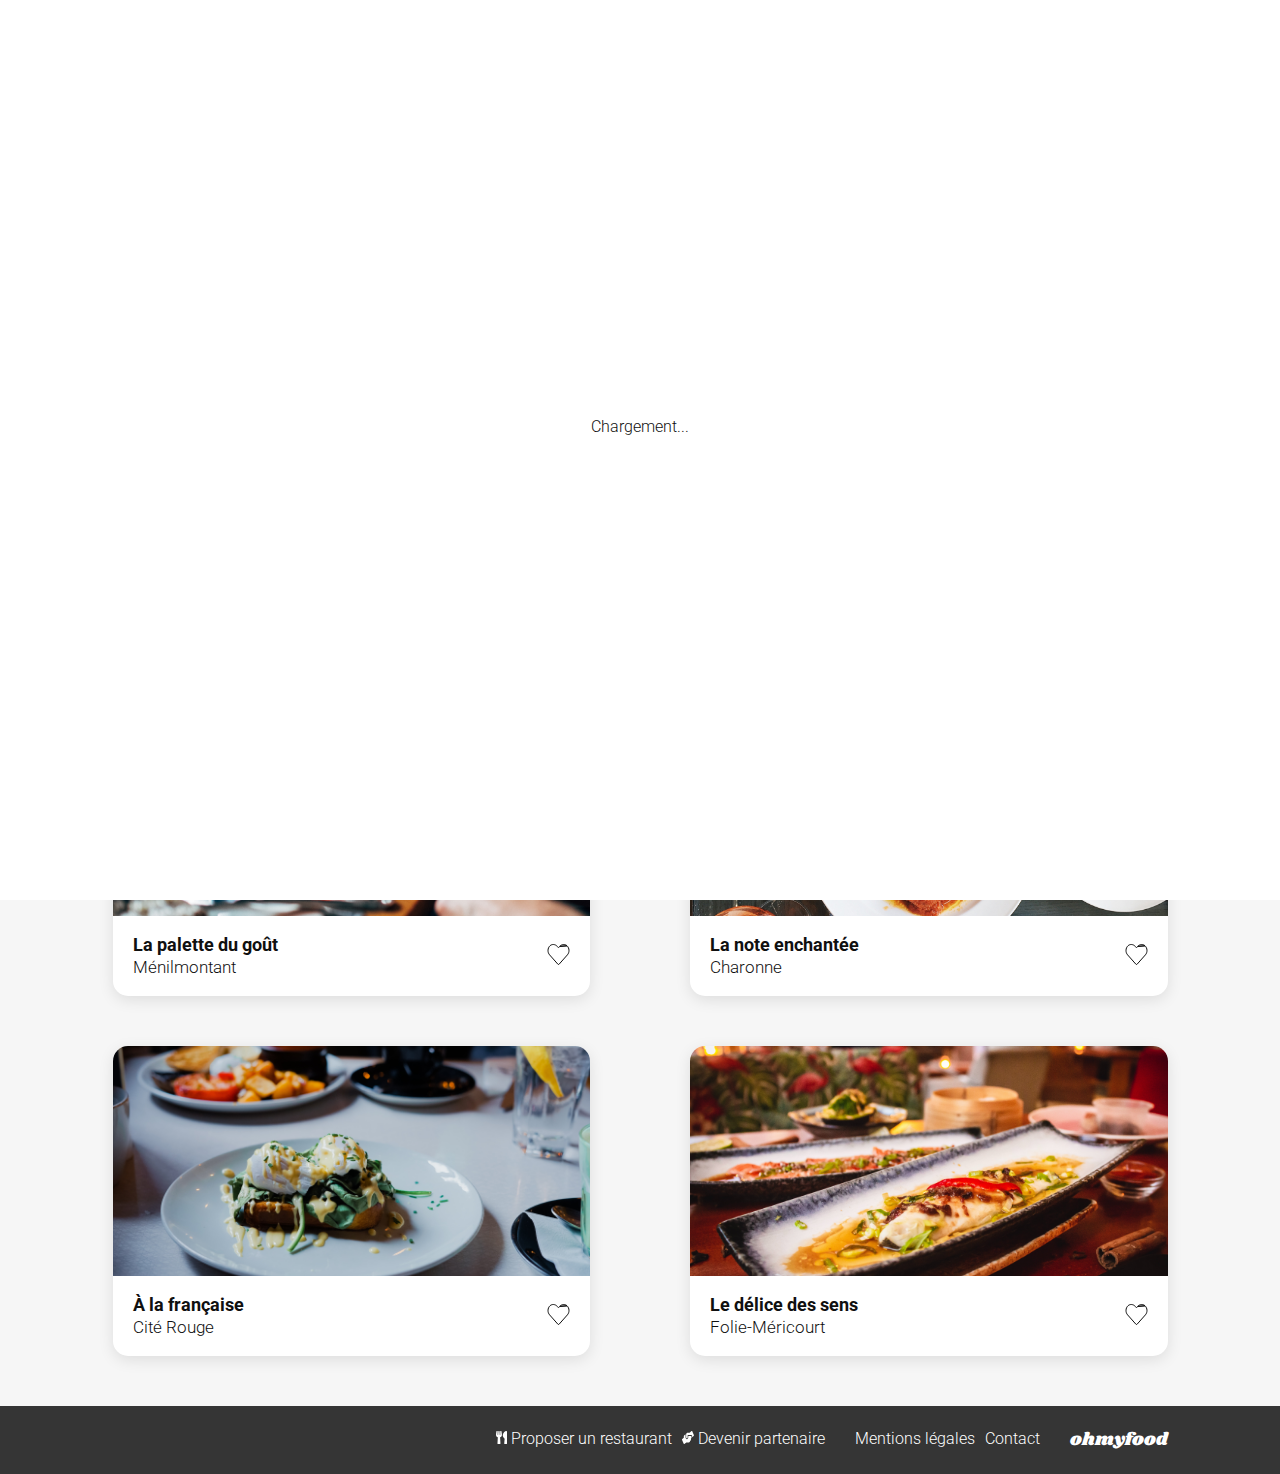
==== commit 66e1147e: "Ajout version tablette / desktop" ====
--- a/index.html
+++ b/index.html
@@ -17,18 +17,7 @@
     <header>
 
         <div id="site-title">
-
-            <a href="./index.html" id="back-button">
-                <svg width="30" height="30" viewBox="0 0 30 30" fill="none" xmlns="http://www.w3.org/2000/svg"
-                    id="arrow-back">
-                    <path
-                        d="M15.8856 21.9283L15.0335 22.7417C14.6727 23.0861 14.0892 23.0861 13.7323 22.7417L6.2706 15.6229C5.9098 15.2785 5.9098 14.7215 6.2706 14.3808L13.7323 7.2583C14.0931 6.9139 14.6765 6.9139 15.0335 7.2583L15.8856 8.07167C16.2502 8.41974 16.2425 8.98763 15.8702 9.32837L11.2451 13.5345H22.2764C22.7869 13.5345 23.1976 13.9265 23.1976 14.4138V15.5862C23.1976 16.0735 22.7869 16.4655 22.2764 16.4655H11.2451L15.8702 20.6716C16.2464 21.0124 16.254 21.5803 15.8856 21.9283Z"
-                        fill="#353535" />
-                </svg>
-            </a>
-
             <h1>ohmyfood</h1>
-
         </div>
 
         <div id="location">
@@ -53,151 +42,174 @@
 
     </section>
 
-    <section id="fonctionnement">
+    <section class="container" id="fonctionnement">
 
         <h2>Fonctionnement</h2>
 
-        <div class="pill">
-            <div class="pill-number">1</div>
-            <div class="pill-icon">
-                <svg width="14" height="21" viewBox="0 0 14 21" fill="none" xmlns="http://www.w3.org/2000/svg">
-                    <path
-                        d="M12.0487 0.543091H2.9356C1.85748 0.543091 0.982788 1.37885 0.982788 2.40898V18.58C0.982788 19.6101 1.85748 20.4459 2.9356 20.4459H12.0487C13.1268 20.4459 14.0015 19.6101 14.0015 18.58V2.40898C14.0015 1.37885 13.1268 0.543091 12.0487 0.543091ZM7.49216 19.202C6.77206 19.202 6.19028 18.6461 6.19028 17.958C6.19028 17.27 6.77206 16.7141 7.49216 16.7141C8.21226 16.7141 8.79403 17.27 8.79403 17.958C8.79403 18.6461 8.21226 19.202 7.49216 19.202ZM12.0487 15.0037C12.0487 15.2603 11.829 15.4702 11.5605 15.4702H3.4238C3.15529 15.4702 2.9356 15.2603 2.9356 15.0037V2.87545C2.9356 2.61889 3.15529 2.40898 3.4238 2.40898H11.5605C11.829 2.40898 12.0487 2.61889 12.0487 2.87545V15.0037Z"
-                        fill="#7E7E7E" />
-                </svg>
-            </div>
-            <p class="pill-text">Choisissez un restaurant</p>
-        </div>
-
-        <div class="pill">
-            <div class="pill-number">2</div>
-            <div class="pill-icon">
-                <svg width="16" height="17" viewBox="0 0 16 17" fill="none" xmlns="http://www.w3.org/2000/svg">
-                    <path
-                        d="M1.5 0.209595C1.20333 0.209595 0.913319 0.317343 0.666645 0.519215C0.419972 0.721087 0.227713 1.00802 0.114181 1.34372C0.000649929 1.67942 -0.0290551 2.04881 0.0288228 2.40519C0.0867006 2.76157 0.229562 3.08892 0.439341 3.34586C0.649119 3.60279 0.916394 3.77777 1.20737 3.84865C1.49834 3.91954 1.79994 3.88316 2.07403 3.74411C2.34811 3.60506 2.58238 3.36958 2.74721 3.06746C2.91203 2.76533 3 2.41013 3 2.04677C3 1.55952 2.84197 1.09223 2.56066 0.747692C2.27936 0.403154 1.89783 0.209595 1.5 0.209595ZM1.5 6.33353C1.20333 6.33353 0.913319 6.44128 0.666645 6.64315C0.419972 6.84502 0.227713 7.13195 0.114181 7.46765C0.000649929 7.80335 -0.0290551 8.17275 0.0288228 8.52912C0.0867006 8.8855 0.229562 9.21286 0.439341 9.46979C0.649119 9.72672 0.916394 9.9017 1.20737 9.97259C1.49834 10.0435 1.79994 10.0071 2.07403 9.86804C2.34811 9.72899 2.58238 9.49351 2.74721 9.19139C2.91203 8.88927 3 8.53407 3 8.17071C3 7.68346 2.84197 7.21616 2.56066 6.87163C2.27936 6.52709 1.89783 6.33353 1.5 6.33353ZM1.5 12.4575C1.20333 12.4575 0.913319 12.5652 0.666645 12.7671C0.419972 12.969 0.227713 13.2559 0.114181 13.5916C0.000649929 13.9273 -0.0290551 14.2967 0.0288228 14.6531C0.0867006 15.0094 0.229562 15.3368 0.439341 15.5937C0.649119 15.8507 0.916394 16.0256 1.20737 16.0965C1.49834 16.1674 1.79994 16.131 2.07403 15.992C2.34811 15.8529 2.58238 15.6174 2.74721 15.3153C2.91203 15.0132 3 14.658 3 14.2946C3 13.8074 2.84197 13.3401 2.56066 12.9956C2.27936 12.651 1.89783 12.4575 1.5 12.4575ZM15.5 13.0699H5.5C5.36739 13.0699 5.24022 13.1344 5.14645 13.2492C5.05268 13.3641 5 13.5198 5 13.6822V14.907C5 15.0695 5.05268 15.2252 5.14645 15.3401C5.24022 15.4549 5.36739 15.5194 5.5 15.5194H15.5C15.6326 15.5194 15.7598 15.4549 15.8536 15.3401C15.9473 15.2252 16 15.0695 16 14.907V13.6822C16 13.5198 15.9473 13.3641 15.8536 13.2492C15.7598 13.1344 15.6326 13.0699 15.5 13.0699ZM15.5 0.821988H5.5C5.36739 0.821988 5.24022 0.886508 5.14645 1.00135C5.05268 1.1162 5 1.27196 5 1.43438V2.65917C5 2.82158 5.05268 2.97735 5.14645 3.0922C5.24022 3.20704 5.36739 3.27156 5.5 3.27156H15.5C15.6326 3.27156 15.7598 3.20704 15.8536 3.0922C15.9473 2.97735 16 2.82158 16 2.65917V1.43438C16 1.27196 15.9473 1.1162 15.8536 1.00135C15.7598 0.886508 15.6326 0.821988 15.5 0.821988ZM15.5 6.94592H5.5C5.36739 6.94592 5.24022 7.01044 5.14645 7.12529C5.05268 7.24013 5 7.3959 5 7.55831V8.7831C5 8.94552 5.05268 9.10128 5.14645 9.21613C5.24022 9.33098 5.36739 9.39549 5.5 9.39549H15.5C15.6326 9.39549 15.7598 9.33098 15.8536 9.21613C15.9473 9.10128 16 8.94552 16 8.7831V7.55831C16 7.3959 15.9473 7.24013 15.8536 7.12529C15.7598 7.01044 15.6326 6.94592 15.5 6.94592Z"
-                        fill="#7E7E7E" />
-                </svg>
-            </div>
-            <p class="pill-text">Composez votre menu</p>
-        </div>
-
-        <div class="pill">
-            <div class="pill-number">3</div>
-            <div class="pill-icon">
-                <svg width="18" height="19" viewBox="0 0 18 19" fill="none" xmlns="http://www.w3.org/2000/svg">
-                    <path
-                        d="M17.5914 4.43686L15.6947 0.812378C15.5252 0.487014 15.2242 0.287598 14.9027 0.287598H3.09613C2.77466 0.287598 2.47365 0.487014 2.30415 0.812378L0.407495 4.43686C-0.571518 6.30858 0.296443 8.91149 2.12588 9.20887C2.25739 9.22986 2.39182 9.24035 2.52625 9.24035C3.39129 9.24035 4.15697 8.78554 4.683 8.08234C5.20904 8.78554 5.97764 9.24035 6.83976 9.24035C7.70479 9.24035 8.47047 8.78554 8.99651 8.08234C9.52254 8.78554 10.2911 9.24035 11.1533 9.24035C12.0183 9.24035 12.784 8.78554 13.31 8.08234C13.839 8.78554 14.6046 9.24035 15.4668 9.24035C15.6041 9.24035 15.7356 9.22986 15.8671 9.20887C17.7024 8.91499 18.5733 6.31208 17.5914 4.43686ZM15.4726 10.3634C15.1804 10.3634 14.891 10.3109 14.6105 10.2304V13.722H3.38837V10.2304C3.10782 10.3074 2.8185 10.3634 2.52625 10.3634C2.35091 10.3634 2.17264 10.3494 2.00022 10.3214C1.83656 10.2934 1.67583 10.2479 1.52094 10.1955V17.0806C1.52094 17.6998 1.93885 18.2001 2.45612 18.2001H15.5486C16.0659 18.2001 16.4838 17.6998 16.4838 17.0806V10.1955C16.326 10.2514 16.1681 10.2969 16.0045 10.3214C15.8262 10.3494 15.6509 10.3634 15.4726 10.3634Z"
-                        fill="#9356DC" />
-                </svg>
-            </div>
-            <p class="pill-text">Dégustez au restaurant</p>
-        </div>
-
-    </section>
-
-    <section id="restaurants">
-
-        <h2>Restaurants</h2>
-
-        <a href="restaurant/la-palette-du-gout.html" title="Voir le menu du restaurant" class="restaurant-card">
-            <div class="restaurant-img">
-                <img src="./img/restaurants/la-palette-du-gout.jpg" alt="Table du restaurant la Palette du Goût">
-            </div>
-            <div class="restaurant-body">
-                <div class="restaurant-title">
-                    <h3 class="restaurant-name">La palette du goût</h3>
-                    <p class="restaurant-place">Ménilmontant</p>
-                </div>
-                <div class="restaurant-like">
-                    <svg width="23" height="21" viewBox="0 0 23 21" fill="none" xmlns="http://www.w3.org/2000/svg">
+        <div id="pills">
+            <div class="pill">
+                <div class="pill-number">1</div>
+                <div class="pill-icon">
+                    <svg width="14" height="21" viewBox="0 0 14 21" fill="none" xmlns="http://www.w3.org/2000/svg">
                         <path
-                            d="M12.7206 2.40551L12.7203 2.40576L11.8739 3.35732L11.5003 3.77727L11.1267 3.35732L10.2802 2.40576L10.2797 2.40514C8.28247 0.152585 5.09737 -0.169649 2.9764 1.80201C0.482212 4.1245 0.344816 8.32357 2.58455 10.8495L10.8987 20.2148C10.8987 20.2149 10.8988 20.2149 10.8988 20.2149C11.237 20.5955 11.7593 20.5955 12.0975 20.2149C12.0975 20.2149 12.0975 20.2149 12.0976 20.2148L20.4119 10.8493L20.412 10.8492C22.6556 8.32335 22.5183 4.12461 20.0243 1.80213L12.7206 2.40551ZM12.7206 2.40551C14.7223 0.15233 17.9032 -0.169452 20.024 1.80187L12.7206 2.40551Z"
-                            stroke="#101010" />
+                            d="M12.0487 0.543091H2.9356C1.85748 0.543091 0.982788 1.37885 0.982788 2.40898V18.58C0.982788 19.6101 1.85748 20.4459 2.9356 20.4459H12.0487C13.1268 20.4459 14.0015 19.6101 14.0015 18.58V2.40898C14.0015 1.37885 13.1268 0.543091 12.0487 0.543091ZM7.49216 19.202C6.77206 19.202 6.19028 18.6461 6.19028 17.958C6.19028 17.27 6.77206 16.7141 7.49216 16.7141C8.21226 16.7141 8.79403 17.27 8.79403 17.958C8.79403 18.6461 8.21226 19.202 7.49216 19.202ZM12.0487 15.0037C12.0487 15.2603 11.829 15.4702 11.5605 15.4702H3.4238C3.15529 15.4702 2.9356 15.2603 2.9356 15.0037V2.87545C2.9356 2.61889 3.15529 2.40898 3.4238 2.40898H11.5605C11.829 2.40898 12.0487 2.61889 12.0487 2.87545V15.0037Z"
+                            fill="#7E7E7E" />
                     </svg>
                 </div>
-            </div>
-        </a>
-
-        <a href="restaurant/la-note-enchantee.html" title="Voir le menu du restaurant" class="restaurant-card">
-            <div class="restaurant-img">
-                <img src="./img/restaurants/la-note-enchantee.jpg" alt="Table du restaurant la Note Enchantée">
-            </div>
-            <div class="restaurant-body">
-                <div class="restaurant-title">
-                    <h3 class="restaurant-name">La note enchantée</h3>
-                    <p class="restaurant-place">Charonne</p>
-                </div>
-                <div class="restaurant-like">
-                    <svg width="23" height="21" viewBox="0 0 23 21" fill="none" xmlns="http://www.w3.org/2000/svg">
+                <p class="pill-text">Choisissez un restaurant</p>
+            </div>
+
+            <div class="pill">
+                <div class="pill-number">2</div>
+                <div class="pill-icon">
+                    <svg width="16" height="17" viewBox="0 0 16 17" fill="none" xmlns="http://www.w3.org/2000/svg">
                         <path
-                            d="M12.7206 2.40551L12.7203 2.40576L11.8739 3.35732L11.5003 3.77727L11.1267 3.35732L10.2802 2.40576L10.2797 2.40514C8.28247 0.152585 5.09737 -0.169649 2.9764 1.80201C0.482212 4.1245 0.344816 8.32357 2.58455 10.8495L10.8987 20.2148C10.8987 20.2149 10.8988 20.2149 10.8988 20.2149C11.237 20.5955 11.7593 20.5955 12.0975 20.2149C12.0975 20.2149 12.0975 20.2149 12.0976 20.2148L20.4119 10.8493L20.412 10.8492C22.6556 8.32335 22.5183 4.12461 20.0243 1.80213L12.7206 2.40551ZM12.7206 2.40551C14.7223 0.15233 17.9032 -0.169452 20.024 1.80187L12.7206 2.40551Z"
-                            stroke="#101010" />
+                            d="M1.5 0.209595C1.20333 0.209595 0.913319 0.317343 0.666645 0.519215C0.419972 0.721087 0.227713 1.00802 0.114181 1.34372C0.000649929 1.67942 -0.0290551 2.04881 0.0288228 2.40519C0.0867006 2.76157 0.229562 3.08892 0.439341 3.34586C0.649119 3.60279 0.916394 3.77777 1.20737 3.84865C1.49834 3.91954 1.79994 3.88316 2.07403 3.74411C2.34811 3.60506 2.58238 3.36958 2.74721 3.06746C2.91203 2.76533 3 2.41013 3 2.04677C3 1.55952 2.84197 1.09223 2.56066 0.747692C2.27936 0.403154 1.89783 0.209595 1.5 0.209595ZM1.5 6.33353C1.20333 6.33353 0.913319 6.44128 0.666645 6.64315C0.419972 6.84502 0.227713 7.13195 0.114181 7.46765C0.000649929 7.80335 -0.0290551 8.17275 0.0288228 8.52912C0.0867006 8.8855 0.229562 9.21286 0.439341 9.46979C0.649119 9.72672 0.916394 9.9017 1.20737 9.97259C1.49834 10.0435 1.79994 10.0071 2.07403 9.86804C2.34811 9.72899 2.58238 9.49351 2.74721 9.19139C2.91203 8.88927 3 8.53407 3 8.17071C3 7.68346 2.84197 7.21616 2.56066 6.87163C2.27936 6.52709 1.89783 6.33353 1.5 6.33353ZM1.5 12.4575C1.20333 12.4575 0.913319 12.5652 0.666645 12.7671C0.419972 12.969 0.227713 13.2559 0.114181 13.5916C0.000649929 13.9273 -0.0290551 14.2967 0.0288228 14.6531C0.0867006 15.0094 0.229562 15.3368 0.439341 15.5937C0.649119 15.8507 0.916394 16.0256 1.20737 16.0965C1.49834 16.1674 1.79994 16.131 2.07403 15.992C2.34811 15.8529 2.58238 15.6174 2.74721 15.3153C2.91203 15.0132 3 14.658 3 14.2946C3 13.8074 2.84197 13.3401 2.56066 12.9956C2.27936 12.651 1.89783 12.4575 1.5 12.4575ZM15.5 13.0699H5.5C5.36739 13.0699 5.24022 13.1344 5.14645 13.2492C5.05268 13.3641 5 13.5198 5 13.6822V14.907C5 15.0695 5.05268 15.2252 5.14645 15.3401C5.24022 15.4549 5.36739 15.5194 5.5 15.5194H15.5C15.6326 15.5194 15.7598 15.4549 15.8536 15.3401C15.9473 15.2252 16 15.0695 16 14.907V13.6822C16 13.5198 15.9473 13.3641 15.8536 13.2492C15.7598 13.1344 15.6326 13.0699 15.5 13.0699ZM15.5 0.821988H5.5C5.36739 0.821988 5.24022 0.886508 5.14645 1.00135C5.05268 1.1162 5 1.27196 5 1.43438V2.65917C5 2.82158 5.05268 2.97735 5.14645 3.0922C5.24022 3.20704 5.36739 3.27156 5.5 3.27156H15.5C15.6326 3.27156 15.7598 3.20704 15.8536 3.0922C15.9473 2.97735 16 2.82158 16 2.65917V1.43438C16 1.27196 15.9473 1.1162 15.8536 1.00135C15.7598 0.886508 15.6326 0.821988 15.5 0.821988ZM15.5 6.94592H5.5C5.36739 6.94592 5.24022 7.01044 5.14645 7.12529C5.05268 7.24013 5 7.3959 5 7.55831V8.7831C5 8.94552 5.05268 9.10128 5.14645 9.21613C5.24022 9.33098 5.36739 9.39549 5.5 9.39549H15.5C15.6326 9.39549 15.7598 9.33098 15.8536 9.21613C15.9473 9.10128 16 8.94552 16 8.7831V7.55831C16 7.3959 15.9473 7.24013 15.8536 7.12529C15.7598 7.01044 15.6326 6.94592 15.5 6.94592Z"
+                            fill="#7E7E7E" />
                     </svg>
                 </div>
-            </div>
-        </a>
-
-        <a href="restaurant/a-la-francaise.html" title="Voir le menu du restaurant" class="restaurant-card">
-            <div class="restaurant-img">
-                <img src="./img/restaurants/a-la-francaise.jpg" alt="Table du restaurant A La Française">
-            </div>
-            <div class="restaurant-body">
-                <div class="restaurant-title">
-                    <h3 class="restaurant-name">à la française</h3>
-                    <p class="restaurant-place">Cité Rouge</p>
-                </div>
-                <div class="restaurant-like">
-                    <svg width="23" height="21" viewBox="0 0 23 21" fill="none" xmlns="http://www.w3.org/2000/svg">
+                <p class="pill-text">Composez votre menu</p>
+            </div>
+
+            <div class="pill">
+                <div class="pill-number">3</div>
+                <div class="pill-icon">
+                    <svg width="18" height="19" viewBox="0 0 18 19" fill="none" xmlns="http://www.w3.org/2000/svg">
                         <path
-                            d="M12.7206 2.40551L12.7203 2.40576L11.8739 3.35732L11.5003 3.77727L11.1267 3.35732L10.2802 2.40576L10.2797 2.40514C8.28247 0.152585 5.09737 -0.169649 2.9764 1.80201C0.482212 4.1245 0.344816 8.32357 2.58455 10.8495L10.8987 20.2148C10.8987 20.2149 10.8988 20.2149 10.8988 20.2149C11.237 20.5955 11.7593 20.5955 12.0975 20.2149C12.0975 20.2149 12.0975 20.2149 12.0976 20.2148L20.4119 10.8493L20.412 10.8492C22.6556 8.32335 22.5183 4.12461 20.0243 1.80213L12.7206 2.40551ZM12.7206 2.40551C14.7223 0.15233 17.9032 -0.169452 20.024 1.80187L12.7206 2.40551Z"
-                            stroke="#101010" />
+                            d="M17.5914 4.43686L15.6947 0.812378C15.5252 0.487014 15.2242 0.287598 14.9027 0.287598H3.09613C2.77466 0.287598 2.47365 0.487014 2.30415 0.812378L0.407495 4.43686C-0.571518 6.30858 0.296443 8.91149 2.12588 9.20887C2.25739 9.22986 2.39182 9.24035 2.52625 9.24035C3.39129 9.24035 4.15697 8.78554 4.683 8.08234C5.20904 8.78554 5.97764 9.24035 6.83976 9.24035C7.70479 9.24035 8.47047 8.78554 8.99651 8.08234C9.52254 8.78554 10.2911 9.24035 11.1533 9.24035C12.0183 9.24035 12.784 8.78554 13.31 8.08234C13.839 8.78554 14.6046 9.24035 15.4668 9.24035C15.6041 9.24035 15.7356 9.22986 15.8671 9.20887C17.7024 8.91499 18.5733 6.31208 17.5914 4.43686ZM15.4726 10.3634C15.1804 10.3634 14.891 10.3109 14.6105 10.2304V13.722H3.38837V10.2304C3.10782 10.3074 2.8185 10.3634 2.52625 10.3634C2.35091 10.3634 2.17264 10.3494 2.00022 10.3214C1.83656 10.2934 1.67583 10.2479 1.52094 10.1955V17.0806C1.52094 17.6998 1.93885 18.2001 2.45612 18.2001H15.5486C16.0659 18.2001 16.4838 17.6998 16.4838 17.0806V10.1955C16.326 10.2514 16.1681 10.2969 16.0045 10.3214C15.8262 10.3494 15.6509 10.3634 15.4726 10.3634Z"
+                            fill="#9356DC" />
                     </svg>
                 </div>
-            </div>
-        </a>
-
-        <a href="restaurant/le-delice-des-sens" title="Voir le menu du restaurant" class="restaurant-card">
-            <div class="restaurant-img">
-                <img src="./img/restaurants/le-delice-des-sens.jpg" alt="Table du restaurant Le Délice des Sens">
-            </div>
-            <div class="restaurant-body">
-                <div class="restaurant-title">
-                    <h3 class="restaurant-name">Le délice des sens</h3>
-                    <p class="restaurant-place">Folie-Méricourt</p>
-                </div>
-                <div class="restaurant-like">
-                    <svg width="23" height="21" viewBox="0 0 23 21" fill="none" xmlns="http://www.w3.org/2000/svg">
-                        <path
-                            d="M12.7206 2.40551L12.7203 2.40576L11.8739 3.35732L11.5003 3.77727L11.1267 3.35732L10.2802 2.40576L10.2797 2.40514C8.28247 0.152585 5.09737 -0.169649 2.9764 1.80201C0.482212 4.1245 0.344816 8.32357 2.58455 10.8495L10.8987 20.2148C10.8987 20.2149 10.8988 20.2149 10.8988 20.2149C11.237 20.5955 11.7593 20.5955 12.0975 20.2149C12.0975 20.2149 12.0975 20.2149 12.0976 20.2148L20.4119 10.8493L20.412 10.8492C22.6556 8.32335 22.5183 4.12461 20.0243 1.80213L12.7206 2.40551ZM12.7206 2.40551C14.7223 0.15233 17.9032 -0.169452 20.024 1.80187L12.7206 2.40551Z"
-                            stroke="#101010" />
-                    </svg>
-                </div>
-            </div>
-        </a>
+                <p class="pill-text">Dégustez au restaurant</p>
+            </div>
+        </div>
 
     </section>
 
+    <section id="restaurants">
+        <div class="container">
+
+            <h2>Restaurants</h2>
+
+            <div id="restaurants-list">
+                <a href="restaurant/la-palette-du-gout.html" title="Voir le menu du restaurant" class="restaurant-card">
+                    <p class="badge">
+                        Nouveau
+                    </p>
+                    <div class="restaurant-img">
+                        <img src="./img/restaurants/la-palette-du-gout.jpg"
+                            alt="Table du restaurant la Palette du Goût">
+                    </div>
+                    <div class="restaurant-body">
+                        <div class="restaurant-title">
+                            <h3 class="restaurant-name">La palette du goût</h3>
+                            <p class="restaurant-place">Ménilmontant</p>
+                        </div>
+                        <div class="restaurant-like">
+                            <svg width="23" height="21" viewBox="0 0 23 21" fill="none"
+                                xmlns="http://www.w3.org/2000/svg">
+                                <path
+                                    d="M12.7206 2.40551L12.7203 2.40576L11.8739 3.35732L11.5003 3.77727L11.1267 3.35732L10.2802 2.40576L10.2797 2.40514C8.28247 0.152585 5.09737 -0.169649 2.9764 1.80201C0.482212 4.1245 0.344816 8.32357 2.58455 10.8495L10.8987 20.2148C10.8987 20.2149 10.8988 20.2149 10.8988 20.2149C11.237 20.5955 11.7593 20.5955 12.0975 20.2149C12.0975 20.2149 12.0975 20.2149 12.0976 20.2148L20.4119 10.8493L20.412 10.8492C22.6556 8.32335 22.5183 4.12461 20.0243 1.80213L12.7206 2.40551ZM12.7206 2.40551C14.7223 0.15233 17.9032 -0.169452 20.024 1.80187L12.7206 2.40551Z"
+                                    stroke="#101010" />
+                            </svg>
+                        </div>
+                    </div>
+                </a>
+
+                <a href="restaurant/la-note-enchantee.html" title="Voir le menu du restaurant" class="restaurant-card">
+                    <p class="badge">
+                        Nouveau
+                    </p>
+                    <div class="restaurant-img">
+                        <img src="./img/restaurants/la-note-enchantee.jpg" alt="Table du restaurant la Note Enchantée">
+                    </div>
+                    <div class="restaurant-body">
+                        <div class="restaurant-title">
+                            <h3 class="restaurant-name">La note enchantée</h3>
+                            <p class="restaurant-place">Charonne</p>
+                        </div>
+                        <div class="restaurant-like">
+                            <svg width="23" height="21" viewBox="0 0 23 21" fill="none"
+                                xmlns="http://www.w3.org/2000/svg">
+                                <path
+                                    d="M12.7206 2.40551L12.7203 2.40576L11.8739 3.35732L11.5003 3.77727L11.1267 3.35732L10.2802 2.40576L10.2797 2.40514C8.28247 0.152585 5.09737 -0.169649 2.9764 1.80201C0.482212 4.1245 0.344816 8.32357 2.58455 10.8495L10.8987 20.2148C10.8987 20.2149 10.8988 20.2149 10.8988 20.2149C11.237 20.5955 11.7593 20.5955 12.0975 20.2149C12.0975 20.2149 12.0975 20.2149 12.0976 20.2148L20.4119 10.8493L20.412 10.8492C22.6556 8.32335 22.5183 4.12461 20.0243 1.80213L12.7206 2.40551ZM12.7206 2.40551C14.7223 0.15233 17.9032 -0.169452 20.024 1.80187L12.7206 2.40551Z"
+                                    stroke="#101010" />
+                            </svg>
+                        </div>
+                    </div>
+                </a>
+
+                <a href="restaurant/a-la-francaise.html" title="Voir le menu du restaurant" class="restaurant-card">
+                    <div class="restaurant-img">
+                        <img src="./img/restaurants/a-la-francaise.jpg" alt="Table du restaurant A La Française">
+                    </div>
+                    <div class="restaurant-body">
+                        <div class="restaurant-title">
+                            <h3 class="restaurant-name">à la française</h3>
+                            <p class="restaurant-place">Cité Rouge</p>
+                        </div>
+                        <div class="restaurant-like">
+                            <svg width="23" height="21" viewBox="0 0 23 21" fill="none"
+                                xmlns="http://www.w3.org/2000/svg">
+                                <path
+                                    d="M12.7206 2.40551L12.7203 2.40576L11.8739 3.35732L11.5003 3.77727L11.1267 3.35732L10.2802 2.40576L10.2797 2.40514C8.28247 0.152585 5.09737 -0.169649 2.9764 1.80201C0.482212 4.1245 0.344816 8.32357 2.58455 10.8495L10.8987 20.2148C10.8987 20.2149 10.8988 20.2149 10.8988 20.2149C11.237 20.5955 11.7593 20.5955 12.0975 20.2149C12.0975 20.2149 12.0975 20.2149 12.0976 20.2148L20.4119 10.8493L20.412 10.8492C22.6556 8.32335 22.5183 4.12461 20.0243 1.80213L12.7206 2.40551ZM12.7206 2.40551C14.7223 0.15233 17.9032 -0.169452 20.024 1.80187L12.7206 2.40551Z"
+                                    stroke="#101010" />
+                            </svg>
+                        </div>
+                    </div>
+                </a>
+
+                <a href="restaurant/le-delice-des-sens.html" title="Voir le menu du restaurant" class="restaurant-card">
+                    <div class="restaurant-img">
+                        <img src="./img/restaurants/le-delice-des-sens.jpg"
+                            alt="Table du restaurant Le Délice des Sens">
+                    </div>
+                    <div class="restaurant-body">
+                        <div class="restaurant-title">
+                            <h3 class="restaurant-name">Le délice des sens</h3>
+                            <p class="restaurant-place">Folie-Méricourt</p>
+                        </div>
+                        <div class="restaurant-like">
+                            <svg width="23" height="21" viewBox="0 0 23 21" fill="none"
+                                xmlns="http://www.w3.org/2000/svg">
+                                <path
+                                    d="M12.7206 2.40551L12.7203 2.40576L11.8739 3.35732L11.5003 3.77727L11.1267 3.35732L10.2802 2.40576L10.2797 2.40514C8.28247 0.152585 5.09737 -0.169649 2.9764 1.80201C0.482212 4.1245 0.344816 8.32357 2.58455 10.8495L10.8987 20.2148C10.8987 20.2149 10.8988 20.2149 10.8988 20.2149C11.237 20.5955 11.7593 20.5955 12.0975 20.2149C12.0975 20.2149 12.0975 20.2149 12.0976 20.2148L20.4119 10.8493L20.412 10.8492C22.6556 8.32335 22.5183 4.12461 20.0243 1.80213L12.7206 2.40551ZM12.7206 2.40551C14.7223 0.15233 17.9032 -0.169452 20.024 1.80187L12.7206 2.40551Z"
+                                    stroke="#101010" />
+                            </svg>
+                        </div>
+                    </div>
+                </a>
+            </div>
+
+        </div>
+    </section>
+
     <footer id="site-footer">
-        <p id="footer-logo">ohmyfood</p>
-        <a href="#" title="Voir la page">
-            <svg width="11" height="13" viewBox="0 0 11 13" fill="none" xmlns="http://www.w3.org/2000/svg">
-                <path
-                    d="M5.49736 0.386461C5.51851 0.505797 5.92308 2.78587 5.92308 3.65676C5.92308 4.98469 5.18798 5.93176 4.1012 6.31262L4.44231 12.3581C4.46082 12.706 4.1726 13.0005 3.80769 13.0005H2.11538C1.75313 13.0005 1.46226 12.7085 1.48077 12.3581L1.82188 6.31262C0.732452 5.93176 0 4.98215 0 3.65676C0 2.78333 0.404567 0.505797 0.425721 0.386461C0.510337 -0.128967 1.62356 -0.136584 1.69231 0.414391V3.99954C1.72668 4.08587 2.09159 4.08079 2.11538 3.99954C2.1524 3.35716 2.32428 0.465172 2.32692 0.399156C2.41418 -0.128967 3.50889 -0.128967 3.59351 0.399156C3.5988 0.467711 3.76803 3.35716 3.80505 3.99954C3.82885 4.08079 4.19639 4.08587 4.22813 3.99954V0.414391C4.29688 -0.134045 5.41274 -0.128967 5.49736 0.386461ZM8.64928 7.64054L8.25264 12.3403C8.22091 12.6958 8.51442 13.0005 8.88462 13.0005H10.3654C10.7171 13.0005 11 12.7288 11 12.3911V0.609898C11 0.274743 10.7171 0.000524571 10.3654 0.000524571C8.18389 0.000524571 4.51106 4.53274 8.64928 7.64054Z"
-                    fill="white" />
-            </svg>
-
-            Proposer un restaurant
-        </a>
-        <a href="#" title="Voir la page">
-            <svg width="12" height="13" viewBox="0 0 12 13" fill="none" xmlns="http://www.w3.org/2000/svg">
-                <path
-                    d="M9.08765 4.87535H6.2572V6.29735C6.2572 7.30544 5.65573 8.12562 4.91646 8.12562C4.1772 8.12562 3.57573 7.30544 3.57573 6.29735V3.20959L2.3672 4.1999C2.00781 4.49192 1.78808 5.02263 1.78808 5.59143V6.7925L0.298367 7.96565C0.0134597 8.18911 -0.0852336 8.6868 0.0804966 9.07531L1.57021 12.5948C1.73407 12.9833 2.09905 13.1153 2.38396 12.8918L4.30941 11.3759H6.85309C7.51042 11.3759 8.04485 10.6471 8.04485 9.75076H8.3428C8.67239 9.75076 8.93868 9.38765 8.93868 8.93819V7.31306H9.08765C9.33531 7.31306 9.53456 7.04135 9.53456 6.70363V5.48478C9.53456 5.14705 9.33531 4.87535 9.08765 4.87535ZM11.838 3.92566L10.3483 0.406223C10.1844 0.0177139 9.81947 -0.114328 9.53456 0.109128L7.60911 1.62508H5.70601C5.48255 1.62508 5.26468 1.71141 5.07475 1.87139L4.45093 2.40209C4.27589 2.54937 4.17161 2.81092 4.17161 3.09024V6.29735C4.17161 6.85853 4.50493 7.31306 4.91646 7.31306C5.328 7.31306 5.66132 6.85853 5.66132 6.29735V4.06278H9.08765C9.66305 4.06278 10.1304 4.70014 10.1304 5.48478V6.20847L11.6202 5.03533C11.9051 4.80933 12.0019 4.31417 11.838 3.92566Z"
-                    fill="white" />
-            </svg>
-            Devenir partenaire
-        </a>
-        <a href="#" title="Voir la page">Mentions légales</a>
-        <a href="#" title="Voir la page">Proposer un restaurant</a>
+
+        <div id="footer-list" class="container">
+            <p class="footer-list-item" id="footer-logo">ohmyfood</p>
+            <a class="footer-list-item" href="#" title="Voir la page" id="proposer-restaurant">
+                <svg width="11" height="13" viewBox="0 0 11 13" fill="none" xmlns="http://www.w3.org/2000/svg">
+                    <path
+                        d="M5.49736 0.386461C5.51851 0.505797 5.92308 2.78587 5.92308 3.65676C5.92308 4.98469 5.18798 5.93176 4.1012 6.31262L4.44231 12.3581C4.46082 12.706 4.1726 13.0005 3.80769 13.0005H2.11538C1.75313 13.0005 1.46226 12.7085 1.48077 12.3581L1.82188 6.31262C0.732452 5.93176 0 4.98215 0 3.65676C0 2.78333 0.404567 0.505797 0.425721 0.386461C0.510337 -0.128967 1.62356 -0.136584 1.69231 0.414391V3.99954C1.72668 4.08587 2.09159 4.08079 2.11538 3.99954C2.1524 3.35716 2.32428 0.465172 2.32692 0.399156C2.41418 -0.128967 3.50889 -0.128967 3.59351 0.399156C3.5988 0.467711 3.76803 3.35716 3.80505 3.99954C3.82885 4.08079 4.19639 4.08587 4.22813 3.99954V0.414391C4.29688 -0.134045 5.41274 -0.128967 5.49736 0.386461ZM8.64928 7.64054L8.25264 12.3403C8.22091 12.6958 8.51442 13.0005 8.88462 13.0005H10.3654C10.7171 13.0005 11 12.7288 11 12.3911V0.609898C11 0.274743 10.7171 0.000524571 10.3654 0.000524571C8.18389 0.000524571 4.51106 4.53274 8.64928 7.64054Z"
+                        fill="white" />
+                </svg>
+
+                Proposer un restaurant
+            </a>
+            <a class="footer-list-item" href="#" title="Voir la page" id="devenir-partenaire">
+                <svg width="12" height="13" viewBox="0 0 12 13" fill="none" xmlns="http://www.w3.org/2000/svg">
+                    <path
+                        d="M9.08765 4.87535H6.2572V6.29735C6.2572 7.30544 5.65573 8.12562 4.91646 8.12562C4.1772 8.12562 3.57573 7.30544 3.57573 6.29735V3.20959L2.3672 4.1999C2.00781 4.49192 1.78808 5.02263 1.78808 5.59143V6.7925L0.298367 7.96565C0.0134597 8.18911 -0.0852336 8.6868 0.0804966 9.07531L1.57021 12.5948C1.73407 12.9833 2.09905 13.1153 2.38396 12.8918L4.30941 11.3759H6.85309C7.51042 11.3759 8.04485 10.6471 8.04485 9.75076H8.3428C8.67239 9.75076 8.93868 9.38765 8.93868 8.93819V7.31306H9.08765C9.33531 7.31306 9.53456 7.04135 9.53456 6.70363V5.48478C9.53456 5.14705 9.33531 4.87535 9.08765 4.87535ZM11.838 3.92566L10.3483 0.406223C10.1844 0.0177139 9.81947 -0.114328 9.53456 0.109128L7.60911 1.62508H5.70601C5.48255 1.62508 5.26468 1.71141 5.07475 1.87139L4.45093 2.40209C4.27589 2.54937 4.17161 2.81092 4.17161 3.09024V6.29735C4.17161 6.85853 4.50493 7.31306 4.91646 7.31306C5.328 7.31306 5.66132 6.85853 5.66132 6.29735V4.06278H9.08765C9.66305 4.06278 10.1304 4.70014 10.1304 5.48478V6.20847L11.6202 5.03533C11.9051 4.80933 12.0019 4.31417 11.838 3.92566Z"
+                        fill="white" />
+                </svg>
+                Devenir partenaire
+            </a>
+            <a class="footer-list-item" href="#" title="Voir la page" id="mentions-legales">Mentions légales</a>
+            <a class="footer-list-item" href="mailto:contact@ohmyfood.com" title="Nous joindre par e-mail"
+                id="contact">Contact</a>
+        </div>
+
     </footer>
 
     <div id="loading-screen">
--- a/styles/style.css
+++ b/styles/style.css
@@ -148,6 +148,16 @@
   color: #101010;
 }
 
+.container {
+  max-width: 1055px;
+  margin: auto;
+}
+
+.sub-container {
+  max-width: 634px;
+  margin: auto;
+}
+
 h1 {
   font-family: "Shrikhand", serif;
   font-size: 28px;
@@ -215,7 +225,10 @@
   align-items: center;
   position: relative;
   z-index: 1;
-  color: red;
+  transition: all 0.15s ease-out;
+}
+#back-button:hover {
+  transform: translateX(-5px);
 }
 
 #site-title {
@@ -317,6 +330,7 @@
 }
 
 .restaurant-card {
+  position: relative;
   display: block;
   color: #101010;
   background-color: #fff;
@@ -326,11 +340,24 @@
   margin-bottom: 20px;
 }
 
+.badge {
+  position: absolute;
+  top: 15px;
+  right: 15px;
+  padding: 10px;
+  background-color: #99E2D0;
+  border-radius: 2px;
+  color: #008766;
+  font-size: 14px;
+  font-weight: 500;
+}
+
 .restaurant-img {
-  height: 230px;
+  max-height: 230px;
   overflow: hidden;
   display: flex;
   align-items: center;
+  justify-content: center;
 }
 .restaurant-img img {
   display: block;
@@ -361,6 +388,8 @@
 
 .restaurant-like {
   position: relative;
+  cursor: pointer;
+  margin-left: 10px;
 }
 .restaurant-like:after {
   content: "";
@@ -416,7 +445,7 @@
   display: flex;
   align-items: center;
   justify-content: center;
-  animation: fade 0.2s linear forwards 3s;
+  animation: fade 0.2s linear forwards 1.5s;
 }
 
 @keyframes fade {
@@ -452,7 +481,7 @@
   width: 0;
   height: 100%;
   background: linear-gradient(193deg, #9356DC -11.44%, #FF79DA 123.93%);
-  animation: progress 3s linear forwards;
+  animation: progress 1.5s linear forwards;
 }
 
 @keyframes progress {
@@ -462,4 +491,200 @@
   to {
     width: 100%;
   }
+}
+/* PAGES RESTAURANT */
+.restaurant header {
+  position: fixed;
+  z-index: 20;
+  top: 0;
+  left: 0;
+  width: 100%;
+  background-color: #fff;
+}
+
+.menu {
+  background-repeat: no-repeat;
+  background-size: contain;
+  background-attachment: fixed;
+}
+
+.restaurant-img-container {
+  position: fixed;
+  top: 63px;
+  left: 0;
+  width: 100%;
+  height: 200px;
+  overflow: hidden;
+  display: flex;
+  align-items: center;
+}
+.restaurant-img-container img {
+  display: block;
+  width: 100%;
+  height: auto;
+}
+
+#content {
+  position: relative;
+  z-index: 10;
+  background-color: #F6F6F6;
+  border-top-left-radius: 20px;
+  border-top-right-radius: 20px;
+  padding: 40px 20px;
+  margin-top: 245px;
+}
+
+#content-header {
+  display: flex;
+  align-items: center;
+  justify-content: space-between;
+  margin-bottom: 40px;
+}
+
+.plats-liste {
+  margin-bottom: 40px;
+}
+.plats-liste .plat-card:last-child {
+  margin-bottom: 0;
+}
+
+.plats-liste-titre {
+  position: relative;
+  font-size: 16px;
+  font-weight: 300;
+  text-transform: uppercase;
+  padding-bottom: 10px;
+  margin-bottom: 15px;
+}
+.plats-liste-titre:after {
+  content: "";
+  position: absolute;
+  bottom: 0;
+  left: 0;
+  width: 40px;
+  height: 3px;
+  background-color: #99E2D0;
+}
+
+.plat-card {
+  background-color: #fff;
+  border-radius: 15px;
+  overflow: hidden;
+  margin-bottom: 15px;
+  box-shadow: 0px 4.01149px 15.0431px 0px rgba(0, 0, 0, 0.1);
+}
+
+.plat-content {
+  display: flex;
+  flex-wrap: nowrap;
+  align-items: flex-end;
+  width: calc(100% + 60px);
+  transition: all 0.15s ease-out;
+}
+.plat-content:hover {
+  width: 100%;
+}
+
+.plat-text {
+  width: 50%;
+}
+
+.plat-checked {
+  width: 60px;
+  margin-left: auto;
+}
+
+.plat-text {
+  padding: 15px;
+  flex: 1;
+}
+
+.plat-titre {
+  font-size: 18px;
+  font-weight: 500;
+  margin-bottom: 5px;
+}
+
+.plat-description {
+  font-size: 15px;
+}
+
+.plat-prix {
+  font-size: 15px;
+  font-weight: 700;
+  padding: 15px;
+  display: flex;
+  justify-content: flex-end;
+}
+
+.plat-checked {
+  background-color: #99E2D0;
+  border-top-right-radius: 15px;
+  border-bottom-right-radius: 15px;
+  align-self: stretch;
+  display: flex;
+  align-items: center;
+  justify-content: center;
+  width: 60px;
+  font-size: 1.5rem;
+  color: #fff;
+}
+
+#submit-button {
+  display: flex;
+  justify-content: center;
+}
+#submit-button a.button {
+  padding-left: 50px;
+  padding-right: 50px;
+}
+
+@media screen and (min-width: 670px) {
+  .menu {
+    background-size: cover;
+  }
+}
+@media screen and (min-width: 768px) {
+  #pills {
+    display: flex;
+    gap: 25px;
+  }
+  .pill {
+    flex: 1;
+  }
+  #restaurants-list {
+    display: grid;
+    grid-template-columns: repeat(2, 1fr);
+    grid-template-rows: repeat(2, 1fr);
+    -moz-column-gap: 100px;
+         column-gap: 100px;
+    row-gap: 50px;
+  }
+  .restaurant-card {
+    margin-bottom: 0;
+  }
+  #footer-list {
+    display: flex;
+    justify-content: flex-end;
+  }
+  #footer-list a {
+    margin-bottom: 0;
+  }
+  .footer-list-item {
+    margin-left: 10px;
+  }
+  #footer-logo {
+    order: 5;
+    margin-bottom: 0;
+    margin-left: 30px;
+  }
+  #mentions-legales {
+    margin-left: 30px;
+  }
+  .restaurant-img-container {
+    height: 383px;
+  }
+  #content {
+    margin-top: 400px;
+  }
 }/*# sourceMappingURL=style.css.map */